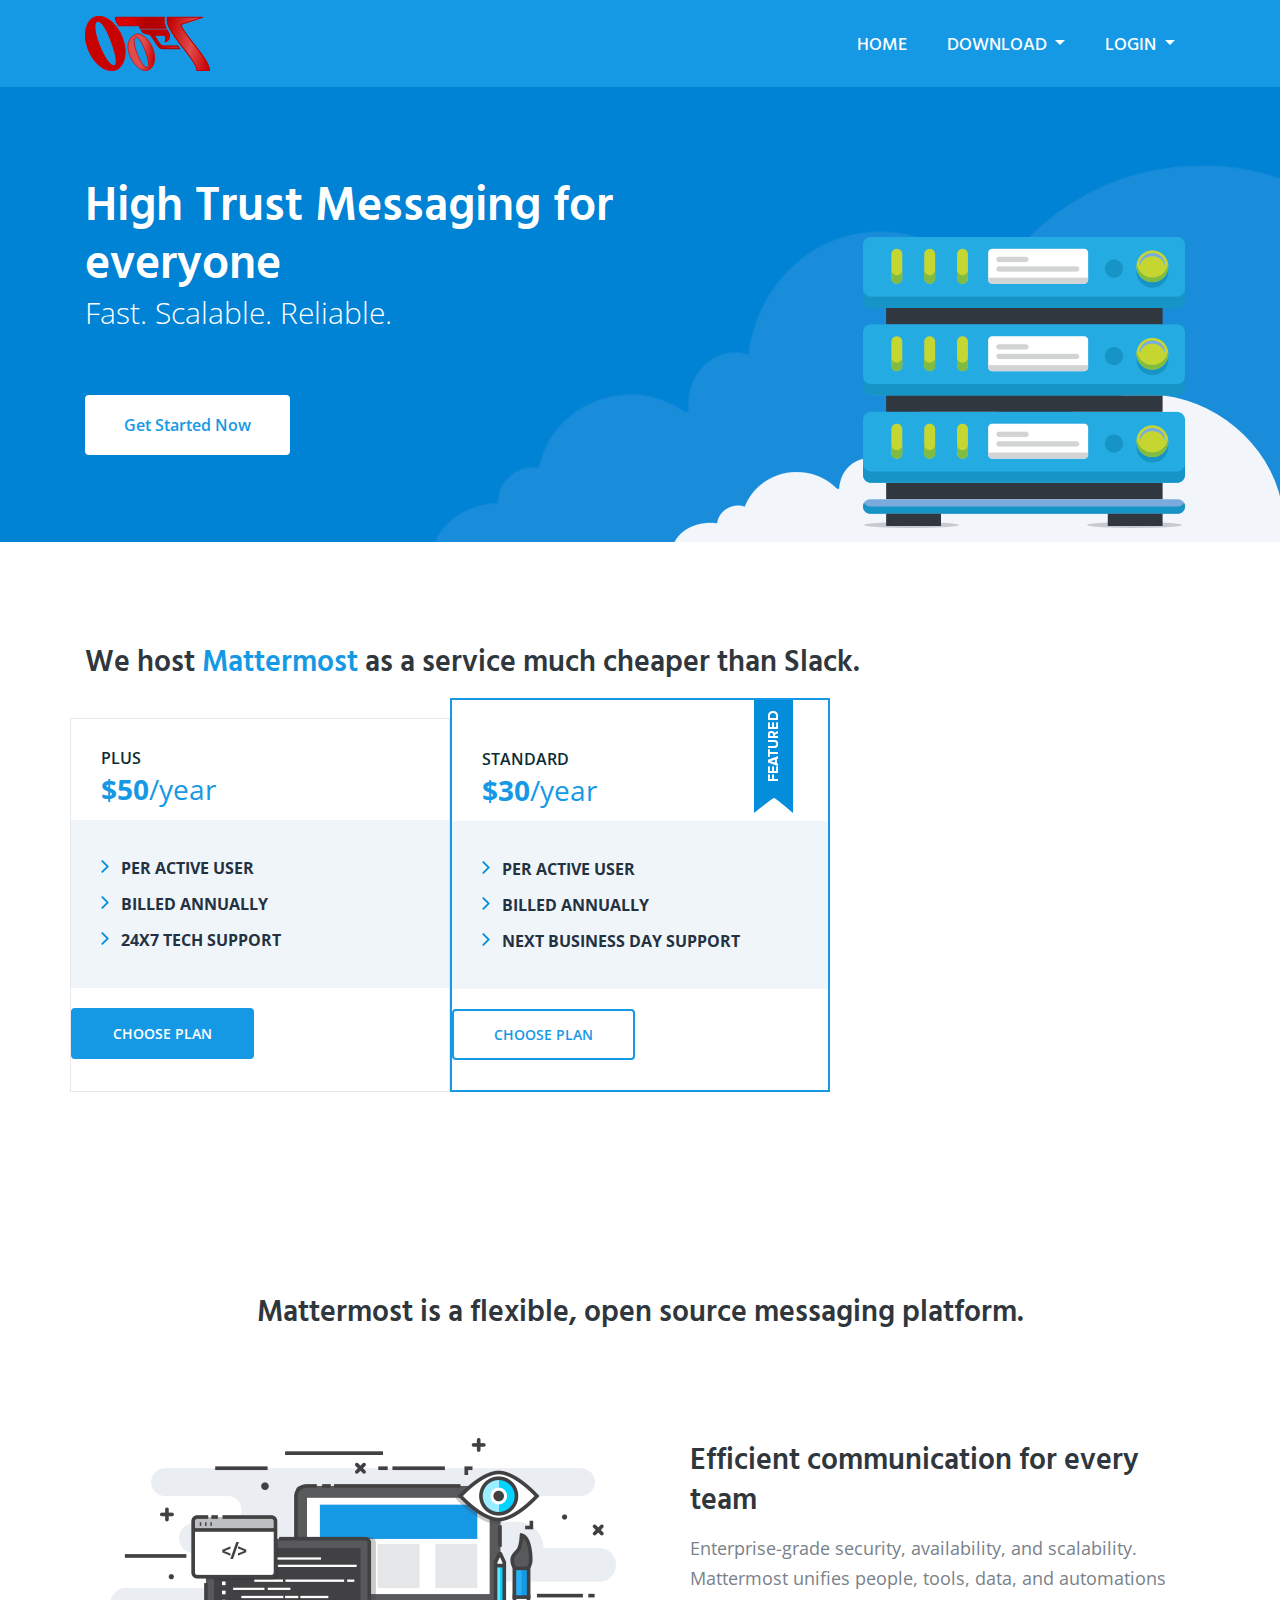
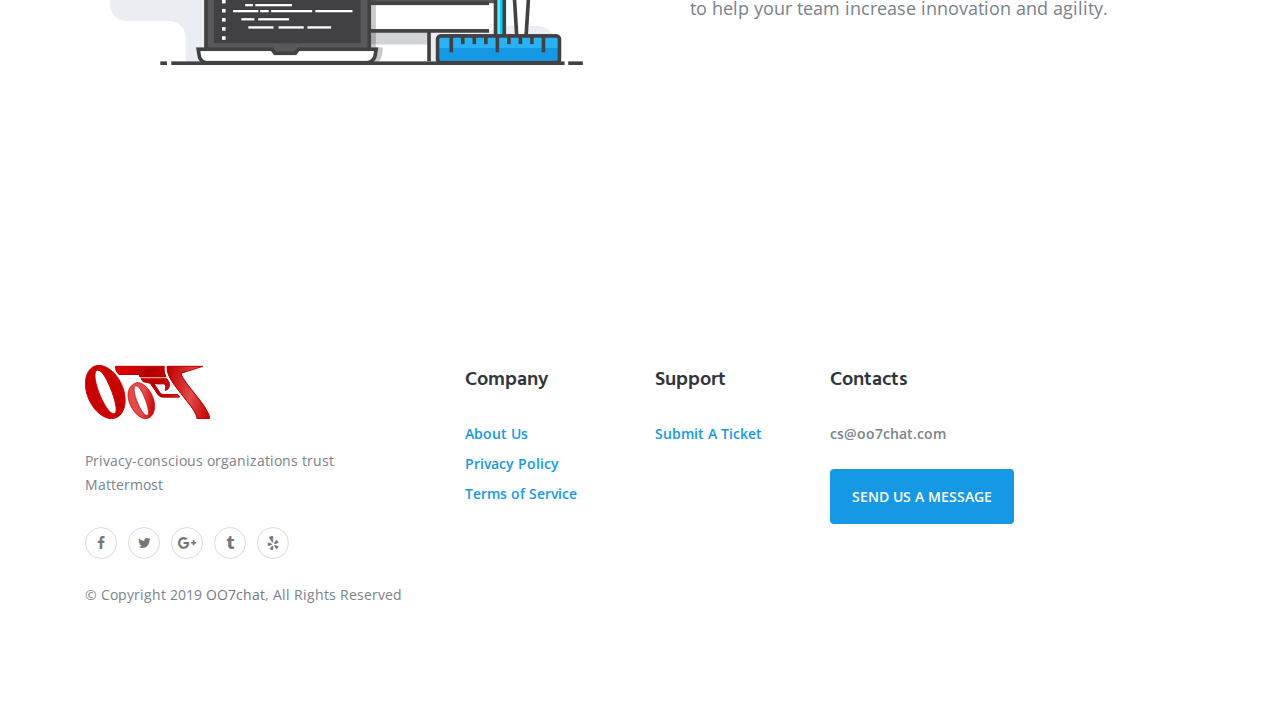
==== index.html @ 6cf1f1e7 "tos" ====
<!DOCTYPE HTML>
<html lang="zxx">
    <head>
        <!--Title-->
        <title>OO7chat</title>
        <meta charset="utf-8">
        <meta name="viewport" content="width=device-width, initial-scale=1, maximum-scale=1, user-scalable=0"/>
        <!--description-->
        <meta name="description" content="">
        <!--Key Words-->
        <meta name="keywords" content="">
        <!--bootstrap-->
        <link rel="stylesheet" href="assets/css/bootstrap.min.css">
        <!--fontawesome style-->
        <link rel="stylesheet" href="assets/css/fonts-awesome.min.css">
        <!--style-->
        <link rel="stylesheet" href="assets/css/style.css">
		<link rel="stylesheet" href="assets/css/responsive.css">
        <link rel="shortcut icon" href="assets/images/mg7.svg">
    </head>
    <body class="open_sans">
    <header>
        <!--Menu Navigation-->
        <nav class="navbar navbar-expand-lg top_navigation hind_font bg_1699e5" data-toggle="affix">
            <div class="container">
                <a class="logo navbar-brand" href="index.html"><img src="assets/images/ma7.svg" alt="image of logo"></a>
                <button class="cmn-toggle-switch cmn-toggle-switch__htx navbar-toggler" type="button" data-toggle="collapse" data-target="#navbarSupportedContent" aria-controls="navbarSupportedContent" aria-expanded="false" aria-label="Toggle navigation">
                    <span>toggle menu</span>
                </button>
                <div class="collapse navbar-collapse navigation justify-content-between" id="navbarSupportedContent">
                    <ul class="navbar-nav menubar ml-auto">
                        <li class="nav-item active">
                            <a class="nav-link" href="index.html">Home <span class="sr-only">(current)</span></a>
                        </li>
                        <li class="nav-item dropdown company_dropdown">
                            <a class="nav-link dropdown-toggle" href="#" id="navbarDropdown02" role="button" data-toggle="dropdown" aria-haspopup="true" aria-expanded="false">
                                Download
                            </a>
                            <div class="dropdown-menu dropdown_company" aria-labelledby="navbarDropdown02">
                                <a class="dropdown-item" href="http://about.mattermost.com/mattermost-ios-app/">iOS</a>
                                <a class="dropdown-item" href="http://about.mattermost.com/mattermost-android-app/">Android</a>
                                <a class="dropdown-item" href="https://releases.mattermost.com/desktop/4.2.1/mattermost-setup-4.2.1-win64.exe">Windows</a>
                                <a class="dropdown-item" href="https://releases.mattermost.com/desktop/4.2.1/mattermost-desktop-4.2.1-mac.zip">macOS</a>
                                <a class="dropdown-item" href="https://releases.mattermost.com/desktop/4.2.1/mattermost-desktop-4.2.1-linux-x64.tar.gz">Linux</a>
                            </div>
                        </li>
                        <li class="nav-item dropdown">
                            <a class="nav-link dropdown-toggle" href="#" id="navbarDropdown03" role="button" data-toggle="dropdown" aria-haspopup="true" aria-expanded="false">
                                Login
                            </a>
                            <div class="container dropdown-menu dropdown_submenu" aria-labelledby="navbarDropdown03">
                                <a class="dropdown-item" href="https://console.oo7chat.com/clientarea.php">Billing</a>
                                <a class="dropdown-item" href="https://my.oo7chat.com">Join chat</a>
                            </div>
                        </li>
                    </ul>
                </div>
            </div>
        </nav>
        <!--Ends Here-->
    </header>
    <!--Start Slider Section-->
    <section class="slider_section home_page_banner">
        <div class="container">
            <div class="home_page_banner_content">
                <div class="row banner_text">
                    <div class="col-xl-7 col-lg-6 col-md-6 color_fff float-left no_padding">
                        <h1 class="hind_font font_size_48 font_weight_600">High Trust Messaging for everyone</h1>
                        <p class="font_size_30 font_weight_300 margin_bottom_60">Fast. Scalable. Reliable.</p>
                        <a href="//akdesigner.com/whmcs-templates/cart.php?systpl=hostiko-layout8&carttpl=hostiko" class="btn_banner01">Get Started Now</a>
                    </div>
                 
                    </div>
            </div>
        </div>
    </section>
    <!--End Slider Section-->
    <!--Price Plan Section-->
    <section class="padding_bottom_100 padding_top_100 text-left">
        <div class="container">
            <h2 class="font_size_30 font_weight_600 color_2f373d margin_bottom_40 hind_font">We host <span class="color_1699e5">Mattermost </span>as a service much cheaper than Slack.</h2>
            <div class="row">
                <div class="col-xl-4 col-lg-4 col-md-4 outer_hosting_plan_box">
                    <div class="hosting_plan_box">
                        <h6 class="color_0b2c35 font_weight_600 text-uppercase text-left padding_left_30">Plus</h6>
                        <div class="text-left padding_left_30">
                            <span class="font_size_28 color_1699e5 font_weight_400"><strong>$50</strong>/year</span>
                        </div>
                        <ul class="hosting_plan_list text-left">
                            <li><strong>Per active user</strong></li>
                            <li><strong>billed annually</strong></li>
                            <li><strong>24x7 tech support</strong></li>
                        </ul>
                        <a href="https://console.oo7chat.com/cart.php?a=add&pid=5" class="btn_hosting_plan">Choose plan</a>
                    </div>
                </div>
                <div class="col-xl-4 col-lg-4 col-md-4 outer_hosting_plan_box active">
                    <div class="hosting_plan_box">
                        <h6 class="color_0b2c35 font_weight_600 text-uppercase text-left padding_left_30">Standard</h6>
                        <div class="text-left padding_left_30">
                            <span class="font_size_28 color_1699e5 font_weight_400"><strong>$30</strong>/year</span>
                        </div>
                        <ul class="hosting_plan_list text-left">
                            <li><strong>Per active user</strong> </li>
                            <li><strong>billed annually</strong></li>
                            <li><strong>Next business day support</strong></li>
                        </ul>
                        <a href="vps_hosting.html" class="btn_hosting_plan">Choose plan</a>
                    </div>
                </div>
            </div>
        </div>
    </section>
    <!--End Here-->
    <!--Why Choose Starting Here-->
    <section class="float-left w-100 padding_bottom_100 padding_top_100 text-center">
        <div class="container">
            <h2 class="font_size_30 font_weight_600 margin_bottom_10 color_2f373d hind_font">Mattermost is a flexible, open source messaging platform. <br><span class="color_1699e5"></span></h2>
            <div class="row padding_top_100">
                <div class="col-xl-12 col-lg-12 padding_bottom_100">
                <div class="col-xl-6 col-lg-6 float-left">
                    <figure><img src="assets/images/super_speed.png" alt="" class="img-fluid"></figure>
                </div>
                <div class="col-xl-6 col-lg-6 text-left float-left padding_left_50 inner_hosting_services">
                    <h2 class="font_size_30 line_height_40 font_weight_600 color_2f373d hind_font margin_bottom_15">Efficient communication for every team<br>
                        </h2>
                    <p class="font_size_18 line_height_30 font_weight_400 color_7a828a margin_bottom_30">Enterprise-grade security, availability, and scalability.<br>
                        Mattermost unifies people, tools, data, and automations to help your team increase innovation and agility.</p>
                </div>
                </div>
               
                </div>
            </div>
        </div>
    </section>
    <!--Ends Here-->
    <!--Footer Section-->
    <section class="padding_bottom_100 padding_top_100 float-left w-100">
        <div class="container">
            <div class="row">
                <div class="col-xl-4 col-lg-4 col-md-12 footer_logo">
                    <figure class="margin_bottom_30"><img src="assets/images/ma7.svg" alt=""></figure>
                    <p class="font_size_14 line_height_24 font_weight_400 margin_bottom_30">Privacy-conscious organizations trust<br>
                        Mattermost<br>
                    </p>
                    <ul class="footer_social_links list-inline">
                        <li><a href="#"><i class="fa fa-facebook"></i></a></li>
                        <li><a href="#"><i class="fa fa-twitter"></i></a></li>
                        <li><a href="#"><i class="fa fa-google-plus"></i></a></li>
                        <li><a href="#"><i class="fa fa-tumblr"></i></a></li>
                        <li><a href="#"><i class="fa fa-yelp"></i></a></li>
                    </ul>
                    <div class="margin_top_20">
                        © Copyright 2019 <a href="#">OO7chat</a>,  All Rights Reserved
                    </div>
                </div>
                <div class="col-xl-2 col-lg-2 footer_pages_link">
                    <h4 class="font_size_20 font_weight_600 line_height_24 color_2f373d hind_font margin_bottom_30">Company</h4>
                    <ul class="footer_links">
                        <li><a href="about.html">About Us</a></li>
                    </ul>
                    <ul class="footer_links">
                        <li><a href="private.html">Privacy Policy</a></li>
                    </ul>
                    <ul class="footer_links">
                        <li><a href="tos.html">Terms of Service</a></li>
                    </ul>
                </div>
                <div class="col-xl-2 col-lg-2 footer_pages_link">
                    <h4 class="font_size_20 font_weight_600 line_height_24 color_2f373d hind_font margin_bottom_30">Support</h4>
                    <ul class="footer_links">
                        <li><a href="//akdesigner.com/whmcs-templates/submitticket.php?step=2&deptid=1&systpl=hostiko-layout8">Submit A Ticket</a></li>
                    </ul>
                </div>
                <div class="col-xl-2 col-lg-2 no_padding footer_pages_link">
                    <h4 class="font_size_20 font_weight_600 line_height_24 color_2f373d hind_font margin_bottom_30">Contacts</h4>
                    <a href="Mailto:cs@oo7chat.com" class="font_size_14 font_weight_600 color_7a828a line_height_30 get_info">cs@oo7chat.com</a>
                    <a href="#" class="btn_send_message">Send us a message</a>
                </div>
            </div>
        </div>
    </section>
    <!--Ends Here-->
    <script src="assets/js/jquery-3.3.1.min.js"></script>
    <script src="assets/js/bootstrap.min.js"></script>
    <script src="assets/js/aos.js"></script>
    <script src="assets/js/wow.js"></script>
    <script>

        AOS.init();
        wow = new WOW(
                {
                    boxClass:     'wow',      // default
                    animateClass: 'animated', // default
                    offset:       0,          // default
                    mobile:       false,       // default
                    live:         true        // default
                }
            )
            wow.init();

            $(window).scroll(function() {
                if ($(this).scrollTop() >= 350) {        // If page is scrolled more than 50px
                    $('#return-to-top').fadeIn(200);    // Fade in the arrow
                } else {
                    $('#return-to-top').fadeOut(200);   // Else fade out the arrow
                }
            });
            $('#return-to-top').click(function() {      // When arrow is clicked
                $('body,html').animate({
                    scrollTop : 0                       // Scroll to top of body
                }, 500);
            });

        (function() {

            "use strict";

            var toggles = document.querySelectorAll(".cmn-toggle-switch");

            for (var i = toggles.length - 1; i >= 0; i--) {
                var toggle = toggles[i];
                toggleHandler(toggle);
            };

            function toggleHandler(toggle) {
                toggle.addEventListener( "click", function(e) {
                    e.preventDefault();
                    (this.classList.contains("active") === true) ? this.classList.remove("active") : this.classList.add("active");
                });
            }

        })();
        </script>
    </body>
</html>
---- assets/css/fonts-awesome.min.css ----
/*!
 *  Font Awesome 4.7.0 by @davegandy - http://fontawesome.io - @fontawesome
 *  License - http://fontawesome.io/license (Font: SIL OFL 1.1, CSS: MIT License)
 */@font-face{font-family:'FontAwesome';src:url('../fonts/fontawesome-webfont.eot?v=4.7.0');src:url('../fonts/fontawesome-webfont.eot?#iefix&v=4.7.0') format('embedded-opentype'),url('../fonts/fontawesome-webfont.woff2?v=4.7.0') format('woff2'),url('../fonts/fontawesome-webfont.woff?v=4.7.0') format('woff'),url('../fonts/fontawesome-webfont.ttf?v=4.7.0') format('truetype'),url('../fonts/fontawesome-webfont.svg?v=4.7.0#fontawesomeregular') format('svg');font-weight:normal;font-style:normal}.fa{display:inline-block;font:normal normal normal 14px/1 FontAwesome;font-size:inherit;text-rendering:auto;-webkit-font-smoothing:antialiased;-moz-osx-font-smoothing:grayscale}.fa-lg{font-size:1.33333333em;line-height:.75em;vertical-align:-15%}.fa-2x{font-size:2em}.fa-3x{font-size:3em}.fa-4x{font-size:4em}.fa-5x{font-size:5em}.fa-fw{width:1.28571429em;text-align:center}.fa-ul{padding-left:0;margin-left:2.14285714em;list-style-type:none}.fa-ul>li{position:relative}.fa-li{position:absolute;left:-2.14285714em;width:2.14285714em;top:.14285714em;text-align:center}.fa-li.fa-lg{left:-1.85714286em}.fa-border{padding:.2em .25em .15em;border:solid .08em #eee;border-radius:.1em}.fa-pull-left{float:left}.fa-pull-right{float:right}.fa.fa-pull-left{margin-right:.3em}.fa.fa-pull-right{margin-left:.3em}.pull-right{float:right}.pull-left{float:left}.fa.pull-left{margin-right:.3em}.fa.pull-right{margin-left:.3em}.fa-spin{-webkit-animation:fa-spin 2s infinite linear;animation:fa-spin 2s infinite linear}.fa-pulse{-webkit-animation:fa-spin 1s infinite steps(8);animation:fa-spin 1s infinite steps(8)}@-webkit-keyframes fa-spin{0%{-webkit-transform:rotate(0deg);transform:rotate(0deg)}100%{-webkit-transform:rotate(359deg);transform:rotate(359deg)}}@keyframes fa-spin{0%{-webkit-transform:rotate(0deg);transform:rotate(0deg)}100%{-webkit-transform:rotate(359deg);transform:rotate(359deg)}}.fa-rotate-90{-ms-filter:"progid:DXImageTransform.Microsoft.BasicImage(rotation=1)";-webkit-transform:rotate(90deg);-ms-transform:rotate(90deg);transform:rotate(90deg)}.fa-rotate-180{-ms-filter:"progid:DXImageTransform.Microsoft.BasicImage(rotation=2)";-webkit-transform:rotate(180deg);-ms-transform:rotate(180deg);transform:rotate(180deg)}.fa-rotate-270{-ms-filter:"progid:DXImageTransform.Microsoft.BasicImage(rotation=3)";-webkit-transform:rotate(270deg);-ms-transform:rotate(270deg);transform:rotate(270deg)}.fa-flip-horizontal{-ms-filter:"progid:DXImageTransform.Microsoft.BasicImage(rotation=0, mirror=1)";-webkit-transform:scale(-1, 1);-ms-transform:scale(-1, 1);transform:scale(-1, 1)}.fa-flip-vertical{-ms-filter:"progid:DXImageTransform.Microsoft.BasicImage(rotation=2, mirror=1)";-webkit-transform:scale(1, -1);-ms-transform:scale(1, -1);transform:scale(1, -1)}:root .fa-rotate-90,:root .fa-rotate-180,:root .fa-rotate-270,:root .fa-flip-horizontal,:root .fa-flip-vertical{filter:none}.fa-stack{position:relative;display:inline-block;width:2em;height:2em;line-height:2em;vertical-align:middle}.fa-stack-1x,.fa-stack-2x{position:absolute;left:0;width:100%;text-align:center}.fa-stack-1x{line-height:inherit}.fa-stack-2x{font-size:2em}.fa-inverse{color:#fff}.fa-glass:before{content:"\f000"}.fa-music:before{content:"\f001"}.fa-search:before{content:"\f002"}.fa-envelope-o:before{content:"\f003"}.fa-heart:before{content:"\f004"}.fa-star:before{content:"\f005"}.fa-star-o:before{content:"\f006"}.fa-user:before{content:"\f007"}.fa-film:before{content:"\f008"}.fa-th-large:before{content:"\f009"}.fa-th:before{content:"\f00a"}.fa-th-list:before{content:"\f00b"}.fa-check:before{content:"\f00c"}.fa-remove:before,.fa-close:before,.fa-times:before{content:"\f00d"}.fa-search-plus:before{content:"\f00e"}.fa-search-minus:before{content:"\f010"}.fa-power-off:before{content:"\f011"}.fa-signal:before{content:"\f012"}.fa-gear:before,.fa-cog:before{content:"\f013"}.fa-trash-o:before{content:"\f014"}.fa-home:before{content:"\f015"}.fa-file-o:before{content:"\f016"}.fa-clock-o:before{content:"\f017"}.fa-road:before{content:"\f018"}.fa-download:before{content:"\f019"}.fa-arrow-circle-o-down:before{content:"\f01a"}.fa-arrow-circle-o-up:before{content:"\f01b"}.fa-inbox:before{content:"\f01c"}.fa-play-circle-o:before{content:"\f01d"}.fa-rotate-right:before,.fa-repeat:before{content:"\f01e"}.fa-refresh:before{content:"\f021"}.fa-list-alt:before{content:"\f022"}.fa-lock:before{content:"\f023"}.fa-flag:before{content:"\f024"}.fa-headphones:before{content:"\f025"}.fa-volume-off:before{content:"\f026"}.fa-volume-down:before{content:"\f027"}.fa-volume-up:before{content:"\f028"}.fa-qrcode:before{content:"\f029"}.fa-barcode:before{content:"\f02a"}.fa-tag:before{content:"\f02b"}.fa-tags:before{content:"\f02c"}.fa-book:before{content:"\f02d"}.fa-bookmark:before{content:"\f02e"}.fa-print:before{content:"\f02f"}.fa-camera:before{content:"\f030"}.fa-font:before{content:"\f031"}.fa-bold:before{content:"\f032"}.fa-italic:before{content:"\f033"}.fa-text-height:before{content:"\f034"}.fa-text-width:before{content:"\f035"}.fa-align-left:before{content:"\f036"}.fa-align-center:before{content:"\f037"}.fa-align-right:before{content:"\f038"}.fa-align-justify:before{content:"\f039"}.fa-list:before{content:"\f03a"}.fa-dedent:before,.fa-outdent:before{content:"\f03b"}.fa-indent:before{content:"\f03c"}.fa-video-camera:before{content:"\f03d"}.fa-photo:before,.fa-image:before,.fa-picture-o:before{content:"\f03e"}.fa-pencil:before{content:"\f040"}.fa-map-marker:before{content:"\f041"}.fa-adjust:before{content:"\f042"}.fa-tint:before{content:"\f043"}.fa-edit:before,.fa-pencil-square-o:before{content:"\f044"}.fa-share-square-o:before{content:"\f045"}.fa-check-square-o:before{content:"\f046"}.fa-arrows:before{content:"\f047"}.fa-step-backward:before{content:"\f048"}.fa-fast-backward:before{content:"\f049"}.fa-backward:before{content:"\f04a"}.fa-play:before{content:"\f04b"}.fa-pause:before{content:"\f04c"}.fa-stop:before{content:"\f04d"}.fa-forward:before{content:"\f04e"}.fa-fast-forward:before{content:"\f050"}.fa-step-forward:before{content:"\f051"}.fa-eject:before{content:"\f052"}.fa-chevron-left:before{content:"\f053"}.fa-chevron-right:before{content:"\f054"}.fa-plus-circle:before{content:"\f055"}.fa-minus-circle:before{content:"\f056"}.fa-times-circle:before{content:"\f057"}.fa-check-circle:before{content:"\f058"}.fa-question-circle:before{content:"\f059"}.fa-info-circle:before{content:"\f05a"}.fa-crosshairs:before{content:"\f05b"}.fa-times-circle-o:before{content:"\f05c"}.fa-check-circle-o:before{content:"\f05d"}.fa-ban:before{content:"\f05e"}.fa-arrow-left:before{content:"\f060"}.fa-arrow-right:before{content:"\f061"}.fa-arrow-up:before{content:"\f062"}.fa-arrow-down:before{content:"\f063"}.fa-mail-forward:before,.fa-share:before{content:"\f064"}.fa-expand:before{content:"\f065"}.fa-compress:before{content:"\f066"}.fa-plus:before{content:"\f067"}.fa-minus:before{content:"\f068"}.fa-asterisk:before{content:"\f069"}.fa-exclamation-circle:before{content:"\f06a"}.fa-gift:before{content:"\f06b"}.fa-leaf:before{content:"\f06c"}.fa-fire:before{content:"\f06d"}.fa-eye:before{content:"\f06e"}.fa-eye-slash:before{content:"\f070"}.fa-warning:before,.fa-exclamation-triangle:before{content:"\f071"}.fa-plane:before{content:"\f072"}.fa-calendar:before{content:"\f073"}.fa-random:before{content:"\f074"}.fa-comment:before{content:"\f075"}.fa-magnet:before{content:"\f076"}.fa-chevron-up:before{content:"\f077"}.fa-chevron-down:before{content:"\f078"}.fa-retweet:before{content:"\f079"}.fa-shopping-cart:before{content:"\f07a"}.fa-folder:before{content:"\f07b"}.fa-folder-open:before{content:"\f07c"}.fa-arrows-v:before{content:"\f07d"}.fa-arrows-h:before{content:"\f07e"}.fa-bar-chart-o:before,.fa-bar-chart:before{content:"\f080"}.fa-twitter-square:before{content:"\f081"}.fa-facebook-square:before{content:"\f082"}.fa-camera-retro:before{content:"\f083"}.fa-key:before{content:"\f084"}.fa-gears:before,.fa-cogs:before{content:"\f085"}.fa-comments:before{content:"\f086"}.fa-thumbs-o-up:before{content:"\f087"}.fa-thumbs-o-down:before{content:"\f088"}.fa-star-half:before{content:"\f089"}.fa-heart-o:before{content:"\f08a"}.fa-sign-out:before{content:"\f08b"}.fa-linkedin-square:before{content:"\f08c"}.fa-thumb-tack:before{content:"\f08d"}.fa-external-link:before{content:"\f08e"}.fa-sign-in:before{content:"\f090"}.fa-trophy:before{content:"\f091"}.fa-github-square:before{content:"\f092"}.fa-upload:before{content:"\f093"}.fa-lemon-o:before{content:"\f094"}.fa-phone:before{content:"\f095"}.fa-square-o:before{content:"\f096"}.fa-bookmark-o:before{content:"\f097"}.fa-phone-square:before{content:"\f098"}.fa-twitter:before{content:"\f099"}.fa-facebook-f:before,.fa-facebook:before{content:"\f09a"}.fa-github:before{content:"\f09b"}.fa-unlock:before{content:"\f09c"}.fa-credit-card:before{content:"\f09d"}.fa-feed:before,.fa-rss:before{content:"\f09e"}.fa-hdd-o:before{content:"\f0a0"}.fa-bullhorn:before{content:"\f0a1"}.fa-bell:before{content:"\f0f3"}.fa-certificate:before{content:"\f0a3"}.fa-hand-o-right:before{content:"\f0a4"}.fa-hand-o-left:before{content:"\f0a5"}.fa-hand-o-up:before{content:"\f0a6"}.fa-hand-o-down:before{content:"\f0a7"}.fa-arrow-circle-left:before{content:"\f0a8"}.fa-arrow-circle-right:before{content:"\f0a9"}.fa-arrow-circle-up:before{content:"\f0aa"}.fa-arrow-circle-down:before{content:"\f0ab"}.fa-globe:before{content:"\f0ac"}.fa-wrench:before{content:"\f0ad"}.fa-tasks:before{content:"\f0ae"}.fa-filter:before{content:"\f0b0"}.fa-briefcase:before{content:"\f0b1"}.fa-arrows-alt:before{content:"\f0b2"}.fa-group:before,.fa-users:before{content:"\f0c0"}.fa-chain:before,.fa-link:before{content:"\f0c1"}.fa-cloud:before{content:"\f0c2"}.fa-flask:before{content:"\f0c3"}.fa-cut:before,.fa-scissors:before{content:"\f0c4"}.fa-copy:before,.fa-files-o:before{content:"\f0c5"}.fa-paperclip:before{content:"\f0c6"}.fa-save:before,.fa-floppy-o:before{content:"\f0c7"}.fa-square:before{content:"\f0c8"}.fa-navicon:before,.fa-reorder:before,.fa-bars:before{content:"\f0c9"}.fa-list-ul:before{content:"\f0ca"}.fa-list-ol:before{content:"\f0cb"}.fa-strikethrough:before{content:"\f0cc"}.fa-underline:before{content:"\f0cd"}.fa-table:before{content:"\f0ce"}.fa-magic:before{content:"\f0d0"}.fa-truck:before{content:"\f0d1"}.fa-pinterest:before{content:"\f0d2"}.fa-pinterest-square:before{content:"\f0d3"}.fa-google-plus-square:before{content:"\f0d4"}.fa-google-plus:before{content:"\f0d5"}.fa-money:before{content:"\f0d6"}.fa-caret-down:before{content:"\f0d7"}.fa-caret-up:before{content:"\f0d8"}.fa-caret-left:before{content:"\f0d9"}.fa-caret-right:before{content:"\f0da"}.fa-columns:before{content:"\f0db"}.fa-unsorted:before,.fa-sort:before{content:"\f0dc"}.fa-sort-down:before,.fa-sort-desc:before{content:"\f0dd"}.fa-sort-up:before,.fa-sort-asc:before{content:"\f0de"}.fa-envelope:before{content:"\f0e0"}.fa-linkedin:before{content:"\f0e1"}.fa-rotate-left:before,.fa-undo:before{content:"\f0e2"}.fa-legal:before,.fa-gavel:before{content:"\f0e3"}.fa-dashboard:before,.fa-tachometer:before{content:"\f0e4"}.fa-comment-o:before{content:"\f0e5"}.fa-comments-o:before{content:"\f0e6"}.fa-flash:before,.fa-bolt:before{content:"\f0e7"}.fa-sitemap:before{content:"\f0e8"}.fa-umbrella:before{content:"\f0e9"}.fa-paste:before,.fa-clipboard:before{content:"\f0ea"}.fa-lightbulb-o:before{content:"\f0eb"}.fa-exchange:before{content:"\f0ec"}.fa-cloud-download:before{content:"\f0ed"}.fa-cloud-upload:before{content:"\f0ee"}.fa-user-md:before{content:"\f0f0"}.fa-stethoscope:before{content:"\f0f1"}.fa-suitcase:before{content:"\f0f2"}.fa-bell-o:before{content:"\f0a2"}.fa-coffee:before{content:"\f0f4"}.fa-cutlery:before{content:"\f0f5"}.fa-file-text-o:before{content:"\f0f6"}.fa-building-o:before{content:"\f0f7"}.fa-hospital-o:before{content:"\f0f8"}.fa-ambulance:before{content:"\f0f9"}.fa-medkit:before{content:"\f0fa"}.fa-fighter-jet:before{content:"\f0fb"}.fa-beer:before{content:"\f0fc"}.fa-h-square:before{content:"\f0fd"}.fa-plus-square:before{content:"\f0fe"}.fa-angle-double-left:before{content:"\f100"}.fa-angle-double-right:before{content:"\f101"}.fa-angle-double-up:before{content:"\f102"}.fa-angle-double-down:before{content:"\f103"}.fa-angle-left:before{content:"\f104"}.fa-angle-right:before{content:"\f105"}.fa-angle-up:before{content:"\f106"}.fa-angle-down:before{content:"\f107"}.fa-desktop:before{content:"\f108"}.fa-laptop:before{content:"\f109"}.fa-tablet:before{content:"\f10a"}.fa-mobile-phone:before,.fa-mobile:before{content:"\f10b"}.fa-circle-o:before{content:"\f10c"}.fa-quote-left:before{content:"\f10d"}.fa-quote-right:before{content:"\f10e"}.fa-spinner:before{content:"\f110"}.fa-circle:before{content:"\f111"}.fa-mail-reply:before,.fa-reply:before{content:"\f112"}.fa-github-alt:before{content:"\f113"}.fa-folder-o:before{content:"\f114"}.fa-folder-open-o:before{content:"\f115"}.fa-smile-o:before{content:"\f118"}.fa-frown-o:before{content:"\f119"}.fa-meh-o:before{content:"\f11a"}.fa-gamepad:before{content:"\f11b"}.fa-keyboard-o:before{content:"\f11c"}.fa-flag-o:before{content:"\f11d"}.fa-flag-checkered:before{content:"\f11e"}.fa-terminal:before{content:"\f120"}.fa-code:before{content:"\f121"}.fa-mail-reply-all:before,.fa-reply-all:before{content:"\f122"}.fa-star-half-empty:before,.fa-star-half-full:before,.fa-star-half-o:before{content:"\f123"}.fa-location-arrow:before{content:"\f124"}.fa-crop:before{content:"\f125"}.fa-code-fork:before{content:"\f126"}.fa-unlink:before,.fa-chain-broken:before{content:"\f127"}.fa-question:before{content:"\f128"}.fa-info:before{content:"\f129"}.fa-exclamation:before{content:"\f12a"}.fa-superscript:before{content:"\f12b"}.fa-subscript:before{content:"\f12c"}.fa-eraser:before{content:"\f12d"}.fa-puzzle-piece:before{content:"\f12e"}.fa-microphone:before{content:"\f130"}.fa-microphone-slash:before{content:"\f131"}.fa-shield:before{content:"\f132"}.fa-calendar-o:before{content:"\f133"}.fa-fire-extinguisher:before{content:"\f134"}.fa-rocket:before{content:"\f135"}.fa-maxcdn:before{content:"\f136"}.fa-chevron-circle-left:before{content:"\f137"}.fa-chevron-circle-right:before{content:"\f138"}.fa-chevron-circle-up:before{content:"\f139"}.fa-chevron-circle-down:before{content:"\f13a"}.fa-html5:before{content:"\f13b"}.fa-css3:before{content:"\f13c"}.fa-anchor:before{content:"\f13d"}.fa-unlock-alt:before{content:"\f13e"}.fa-bullseye:before{content:"\f140"}.fa-ellipsis-h:before{content:"\f141"}.fa-ellipsis-v:before{content:"\f142"}.fa-rss-square:before{content:"\f143"}.fa-play-circle:before{content:"\f144"}.fa-ticket:before{content:"\f145"}.fa-minus-square:before{content:"\f146"}.fa-minus-square-o:before{content:"\f147"}.fa-level-up:before{content:"\f148"}.fa-level-down:before{content:"\f149"}.fa-check-square:before{content:"\f14a"}.fa-pencil-square:before{content:"\f14b"}.fa-external-link-square:before{content:"\f14c"}.fa-share-square:before{content:"\f14d"}.fa-compass:before{content:"\f14e"}.fa-toggle-down:before,.fa-caret-square-o-down:before{content:"\f150"}.fa-toggle-up:before,.fa-caret-square-o-up:before{content:"\f151"}.fa-toggle-right:before,.fa-caret-square-o-right:before{content:"\f152"}.fa-euro:before,.fa-eur:before{content:"\f153"}.fa-gbp:before{content:"\f154"}.fa-dollar:before,.fa-usd:before{content:"\f155"}.fa-rupee:before,.fa-inr:before{content:"\f156"}.fa-cny:before,.fa-rmb:before,.fa-yen:before,.fa-jpy:before{content:"\f157"}.fa-ruble:before,.fa-rouble:before,.fa-rub:before{content:"\f158"}.fa-won:before,.fa-krw:before{content:"\f159"}.fa-bitcoin:before,.fa-btc:before{content:"\f15a"}.fa-file:before{content:"\f15b"}.fa-file-text:before{content:"\f15c"}.fa-sort-alpha-asc:before{content:"\f15d"}.fa-sort-alpha-desc:before{content:"\f15e"}.fa-sort-amount-asc:before{content:"\f160"}.fa-sort-amount-desc:before{content:"\f161"}.fa-sort-numeric-asc:before{content:"\f162"}.fa-sort-numeric-desc:before{content:"\f163"}.fa-thumbs-up:before{content:"\f164"}.fa-thumbs-down:before{content:"\f165"}.fa-youtube-square:before{content:"\f166"}.fa-youtube:before{content:"\f167"}.fa-xing:before{content:"\f168"}.fa-xing-square:before{content:"\f169"}.fa-youtube-play:before{content:"\f16a"}.fa-dropbox:before{content:"\f16b"}.fa-stack-overflow:before{content:"\f16c"}.fa-instagram:before{content:"\f16d"}.fa-flickr:before{content:"\f16e"}.fa-adn:before{content:"\f170"}.fa-bitbucket:before{content:"\f171"}.fa-bitbucket-square:before{content:"\f172"}.fa-tumblr:before{content:"\f173"}.fa-tumblr-square:before{content:"\f174"}.fa-long-arrow-down:before{content:"\f175"}.fa-long-arrow-up:before{content:"\f176"}.fa-long-arrow-left:before{content:"\f177"}.fa-long-arrow-right:before{content:"\f178"}.fa-apple:before{content:"\f179"}.fa-windows:before{content:"\f17a"}.fa-android:before{content:"\f17b"}.fa-linux:before{content:"\f17c"}.fa-dribbble:before{content:"\f17d"}.fa-skype:before{content:"\f17e"}.fa-foursquare:before{content:"\f180"}.fa-trello:before{content:"\f181"}.fa-female:before{content:"\f182"}.fa-male:before{content:"\f183"}.fa-gittip:before,.fa-gratipay:before{content:"\f184"}.fa-sun-o:before{content:"\f185"}.fa-moon-o:before{content:"\f186"}.fa-archive:before{content:"\f187"}.fa-bug:before{content:"\f188"}.fa-vk:before{content:"\f189"}.fa-weibo:before{content:"\f18a"}.fa-renren:before{content:"\f18b"}.fa-pagelines:before{content:"\f18c"}.fa-stack-exchange:before{content:"\f18d"}.fa-arrow-circle-o-right:before{content:"\f18e"}.fa-arrow-circle-o-left:before{content:"\f190"}.fa-toggle-left:before,.fa-caret-square-o-left:before{content:"\f191"}.fa-dot-circle-o:before{content:"\f192"}.fa-wheelchair:before{content:"\f193"}.fa-vimeo-square:before{content:"\f194"}.fa-turkish-lira:before,.fa-try:before{content:"\f195"}.fa-plus-square-o:before{content:"\f196"}.fa-space-shuttle:before{content:"\f197"}.fa-slack:before{content:"\f198"}.fa-envelope-square:before{content:"\f199"}.fa-wordpress:before{content:"\f19a"}.fa-openid:before{content:"\f19b"}.fa-institution:before,.fa-bank:before,.fa-university:before{content:"\f19c"}.fa-mortar-board:before,.fa-graduation-cap:before{content:"\f19d"}.fa-yahoo:before{content:"\f19e"}.fa-google:before{content:"\f1a0"}.fa-reddit:before{content:"\f1a1"}.fa-reddit-square:before{content:"\f1a2"}.fa-stumbleupon-circle:before{content:"\f1a3"}.fa-stumbleupon:before{content:"\f1a4"}.fa-delicious:before{content:"\f1a5"}.fa-digg:before{content:"\f1a6"}.fa-pied-piper-pp:before{content:"\f1a7"}.fa-pied-piper-alt:before{content:"\f1a8"}.fa-drupal:before{content:"\f1a9"}.fa-joomla:before{content:"\f1aa"}.fa-language:before{content:"\f1ab"}.fa-fax:before{content:"\f1ac"}.fa-building:before{content:"\f1ad"}.fa-child:before{content:"\f1ae"}.fa-paw:before{content:"\f1b0"}.fa-spoon:before{content:"\f1b1"}.fa-cube:before{content:"\f1b2"}.fa-cubes:before{content:"\f1b3"}.fa-behance:before{content:"\f1b4"}.fa-behance-square:before{content:"\f1b5"}.fa-steam:before{content:"\f1b6"}.fa-steam-square:before{content:"\f1b7"}.fa-recycle:before{content:"\f1b8"}.fa-automobile:before,.fa-car:before{content:"\f1b9"}.fa-cab:before,.fa-taxi:before{content:"\f1ba"}.fa-tree:before{content:"\f1bb"}.fa-spotify:before{content:"\f1bc"}.fa-deviantart:before{content:"\f1bd"}.fa-soundcloud:before{content:"\f1be"}.fa-database:before{content:"\f1c0"}.fa-file-pdf-o:before{content:"\f1c1"}.fa-file-word-o:before{content:"\f1c2"}.fa-file-excel-o:before{content:"\f1c3"}.fa-file-powerpoint-o:before{content:"\f1c4"}.fa-file-photo-o:before,.fa-file-picture-o:before,.fa-file-image-o:before{content:"\f1c5"}.fa-file-zip-o:before,.fa-file-archive-o:before{content:"\f1c6"}.fa-file-sound-o:before,.fa-file-audio-o:before{content:"\f1c7"}.fa-file-movie-o:before,.fa-file-video-o:before{content:"\f1c8"}.fa-file-code-o:before{content:"\f1c9"}.fa-vine:before{content:"\f1ca"}.fa-codepen:before{content:"\f1cb"}.fa-jsfiddle:before{content:"\f1cc"}.fa-life-bouy:before,.fa-life-buoy:before,.fa-life-saver:before,.fa-support:before,.fa-life-ring:before{content:"\f1cd"}.fa-circle-o-notch:before{content:"\f1ce"}.fa-ra:before,.fa-resistance:before,.fa-rebel:before{content:"\f1d0"}.fa-ge:before,.fa-empire:before{content:"\f1d1"}.fa-git-square:before{content:"\f1d2"}.fa-git:before{content:"\f1d3"}.fa-y-combinator-square:before,.fa-yc-square:before,.fa-hacker-news:before{content:"\f1d4"}.fa-tencent-weibo:before{content:"\f1d5"}.fa-qq:before{content:"\f1d6"}.fa-wechat:before,.fa-weixin:before{content:"\f1d7"}.fa-send:before,.fa-paper-plane:before{content:"\f1d8"}.fa-send-o:before,.fa-paper-plane-o:before{content:"\f1d9"}.fa-history:before{content:"\f1da"}.fa-circle-thin:before{content:"\f1db"}.fa-header:before{content:"\f1dc"}.fa-paragraph:before{content:"\f1dd"}.fa-sliders:before{content:"\f1de"}.fa-share-alt:before{content:"\f1e0"}.fa-share-alt-square:before{content:"\f1e1"}.fa-bomb:before{content:"\f1e2"}.fa-soccer-ball-o:before,.fa-futbol-o:before{content:"\f1e3"}.fa-tty:before{content:"\f1e4"}.fa-binoculars:before{content:"\f1e5"}.fa-plug:before{content:"\f1e6"}.fa-slideshare:before{content:"\f1e7"}.fa-twitch:before{content:"\f1e8"}.fa-yelp:before{content:"\f1e9"}.fa-newspaper-o:before{content:"\f1ea"}.fa-wifi:before{content:"\f1eb"}.fa-calculator:before{content:"\f1ec"}.fa-paypal:before{content:"\f1ed"}.fa-google-wallet:before{content:"\f1ee"}.fa-cc-visa:before{content:"\f1f0"}.fa-cc-mastercard:before{content:"\f1f1"}.fa-cc-discover:before{content:"\f1f2"}.fa-cc-amex:before{content:"\f1f3"}.fa-cc-paypal:before{content:"\f1f4"}.fa-cc-stripe:before{content:"\f1f5"}.fa-bell-slash:before{content:"\f1f6"}.fa-bell-slash-o:before{content:"\f1f7"}.fa-trash:before{content:"\f1f8"}.fa-copyright:before{content:"\f1f9"}.fa-at:before{content:"\f1fa"}.fa-eyedropper:before{content:"\f1fb"}.fa-paint-brush:before{content:"\f1fc"}.fa-birthday-cake:before{content:"\f1fd"}.fa-area-chart:before{content:"\f1fe"}.fa-pie-chart:before{content:"\f200"}.fa-line-chart:before{content:"\f201"}.fa-lastfm:before{content:"\f202"}.fa-lastfm-square:before{content:"\f203"}.fa-toggle-off:before{content:"\f204"}.fa-toggle-on:before{content:"\f205"}.fa-bicycle:before{content:"\f206"}.fa-bus:before{content:"\f207"}.fa-ioxhost:before{content:"\f208"}.fa-angellist:before{content:"\f209"}.fa-cc:before{content:"\f20a"}.fa-shekel:before,.fa-sheqel:before,.fa-ils:before{content:"\f20b"}.fa-meanpath:before{content:"\f20c"}.fa-buysellads:before{content:"\f20d"}.fa-connectdevelop:before{content:"\f20e"}.fa-dashcube:before{content:"\f210"}.fa-forumbee:before{content:"\f211"}.fa-leanpub:before{content:"\f212"}.fa-sellsy:before{content:"\f213"}.fa-shirtsinbulk:before{content:"\f214"}.fa-simplybuilt:before{content:"\f215"}.fa-skyatlas:before{content:"\f216"}.fa-cart-plus:before{content:"\f217"}.fa-cart-arrow-down:before{content:"\f218"}.fa-diamond:before{content:"\f219"}.fa-ship:before{content:"\f21a"}.fa-user-secret:before{content:"\f21b"}.fa-motorcycle:before{content:"\f21c"}.fa-street-view:before{content:"\f21d"}.fa-heartbeat:before{content:"\f21e"}.fa-venus:before{content:"\f221"}.fa-mars:before{content:"\f222"}.fa-mercury:before{content:"\f223"}.fa-intersex:before,.fa-transgender:before{content:"\f224"}.fa-transgender-alt:before{content:"\f225"}.fa-venus-double:before{content:"\f226"}.fa-mars-double:before{content:"\f227"}.fa-venus-mars:before{content:"\f228"}.fa-mars-stroke:before{content:"\f229"}.fa-mars-stroke-v:before{content:"\f22a"}.fa-mars-stroke-h:before{content:"\f22b"}.fa-neuter:before{content:"\f22c"}.fa-genderless:before{content:"\f22d"}.fa-facebook-official:before{content:"\f230"}.fa-pinterest-p:before{content:"\f231"}.fa-whatsapp:before{content:"\f232"}.fa-server:before{content:"\f233"}.fa-user-plus:before{content:"\f234"}.fa-user-times:before{content:"\f235"}.fa-hotel:before,.fa-bed:before{content:"\f236"}.fa-viacoin:before{content:"\f237"}.fa-train:before{content:"\f238"}.fa-subway:before{content:"\f239"}.fa-medium:before{content:"\f23a"}.fa-yc:before,.fa-y-combinator:before{content:"\f23b"}.fa-optin-monster:before{content:"\f23c"}.fa-opencart:before{content:"\f23d"}.fa-expeditedssl:before{content:"\f23e"}.fa-battery-4:before,.fa-battery:before,.fa-battery-full:before{content:"\f240"}.fa-battery-3:before,.fa-battery-three-quarters:before{content:"\f241"}.fa-battery-2:before,.fa-battery-half:before{content:"\f242"}.fa-battery-1:before,.fa-battery-quarter:before{content:"\f243"}.fa-battery-0:before,.fa-battery-empty:before{content:"\f244"}.fa-mouse-pointer:before{content:"\f245"}.fa-i-cursor:before{content:"\f246"}.fa-object-group:before{content:"\f247"}.fa-object-ungroup:before{content:"\f248"}.fa-sticky-note:before{content:"\f249"}.fa-sticky-note-o:before{content:"\f24a"}.fa-cc-jcb:before{content:"\f24b"}.fa-cc-diners-club:before{content:"\f24c"}.fa-clone:before{content:"\f24d"}.fa-balance-scale:before{content:"\f24e"}.fa-hourglass-o:before{content:"\f250"}.fa-hourglass-1:before,.fa-hourglass-start:before{content:"\f251"}.fa-hourglass-2:before,.fa-hourglass-half:before{content:"\f252"}.fa-hourglass-3:before,.fa-hourglass-end:before{content:"\f253"}.fa-hourglass:before{content:"\f254"}.fa-hand-grab-o:before,.fa-hand-rock-o:before{content:"\f255"}.fa-hand-stop-o:before,.fa-hand-paper-o:before{content:"\f256"}.fa-hand-scissors-o:before{content:"\f257"}.fa-hand-lizard-o:before{content:"\f258"}.fa-hand-spock-o:before{content:"\f259"}.fa-hand-pointer-o:before{content:"\f25a"}.fa-hand-peace-o:before{content:"\f25b"}.fa-trademark:before{content:"\f25c"}.fa-registered:before{content:"\f25d"}.fa-creative-commons:before{content:"\f25e"}.fa-gg:before{content:"\f260"}.fa-gg-circle:before{content:"\f261"}.fa-tripadvisor:before{content:"\f262"}.fa-odnoklassniki:before{content:"\f263"}.fa-odnoklassniki-square:before{content:"\f264"}.fa-get-pocket:before{content:"\f265"}.fa-wikipedia-w:before{content:"\f266"}.fa-safari:before{content:"\f267"}.fa-chrome:before{content:"\f268"}.fa-firefox:before{content:"\f269"}.fa-opera:before{content:"\f26a"}.fa-internet-explorer:before{content:"\f26b"}.fa-tv:before,.fa-television:before{content:"\f26c"}.fa-contao:before{content:"\f26d"}.fa-500px:before{content:"\f26e"}.fa-amazon:before{content:"\f270"}.fa-calendar-plus-o:before{content:"\f271"}.fa-calendar-minus-o:before{content:"\f272"}.fa-calendar-times-o:before{content:"\f273"}.fa-calendar-check-o:before{content:"\f274"}.fa-industry:before{content:"\f275"}.fa-map-pin:before{content:"\f276"}.fa-map-signs:before{content:"\f277"}.fa-map-o:before{content:"\f278"}.fa-map:before{content:"\f279"}.fa-commenting:before{content:"\f27a"}.fa-commenting-o:before{content:"\f27b"}.fa-houzz:before{content:"\f27c"}.fa-vimeo:before{content:"\f27d"}.fa-black-tie:before{content:"\f27e"}.fa-fonticons:before{content:"\f280"}.fa-reddit-alien:before{content:"\f281"}.fa-edge:before{content:"\f282"}.fa-credit-card-alt:before{content:"\f283"}.fa-codiepie:before{content:"\f284"}.fa-modx:before{content:"\f285"}.fa-fort-awesome:before{content:"\f286"}.fa-usb:before{content:"\f287"}.fa-product-hunt:before{content:"\f288"}.fa-mixcloud:before{content:"\f289"}.fa-scribd:before{content:"\f28a"}.fa-pause-circle:before{content:"\f28b"}.fa-pause-circle-o:before{content:"\f28c"}.fa-stop-circle:before{content:"\f28d"}.fa-stop-circle-o:before{content:"\f28e"}.fa-shopping-bag:before{content:"\f290"}.fa-shopping-basket:before{content:"\f291"}.fa-hashtag:before{content:"\f292"}.fa-bluetooth:before{content:"\f293"}.fa-bluetooth-b:before{content:"\f294"}.fa-percent:before{content:"\f295"}.fa-gitlab:before{content:"\f296"}.fa-wpbeginner:before{content:"\f297"}.fa-wpforms:before{content:"\f298"}.fa-envira:before{content:"\f299"}.fa-universal-access:before{content:"\f29a"}.fa-wheelchair-alt:before{content:"\f29b"}.fa-question-circle-o:before{content:"\f29c"}.fa-blind:before{content:"\f29d"}.fa-audio-description:before{content:"\f29e"}.fa-volume-control-phone:before{content:"\f2a0"}.fa-braille:before{content:"\f2a1"}.fa-assistive-listening-systems:before{content:"\f2a2"}.fa-asl-interpreting:before,.fa-american-sign-language-interpreting:before{content:"\f2a3"}.fa-deafness:before,.fa-hard-of-hearing:before,.fa-deaf:before{content:"\f2a4"}.fa-glide:before{content:"\f2a5"}.fa-glide-g:before{content:"\f2a6"}.fa-signing:before,.fa-sign-language:before{content:"\f2a7"}.fa-low-vision:before{content:"\f2a8"}.fa-viadeo:before{content:"\f2a9"}.fa-viadeo-square:before{content:"\f2aa"}.fa-snapchat:before{content:"\f2ab"}.fa-snapchat-ghost:before{content:"\f2ac"}.fa-snapchat-square:before{content:"\f2ad"}.fa-pied-piper:before{content:"\f2ae"}.fa-first-order:before{content:"\f2b0"}.fa-yoast:before{content:"\f2b1"}.fa-themeisle:before{content:"\f2b2"}.fa-google-plus-circle:before,.fa-google-plus-official:before{content:"\f2b3"}.fa-fa:before,.fa-font-awesome:before{content:"\f2b4"}.fa-handshake-o:before{content:"\f2b5"}.fa-envelope-open:before{content:"\f2b6"}.fa-envelope-open-o:before{content:"\f2b7"}.fa-linode:before{content:"\f2b8"}.fa-address-book:before{content:"\f2b9"}.fa-address-book-o:before{content:"\f2ba"}.fa-vcard:before,.fa-address-card:before{content:"\f2bb"}.fa-vcard-o:before,.fa-address-card-o:before{content:"\f2bc"}.fa-user-circle:before{content:"\f2bd"}.fa-user-circle-o:before{content:"\f2be"}.fa-user-o:before{content:"\f2c0"}.fa-id-badge:before{content:"\f2c1"}.fa-drivers-license:before,.fa-id-card:before{content:"\f2c2"}.fa-drivers-license-o:before,.fa-id-card-o:before{content:"\f2c3"}.fa-quora:before{content:"\f2c4"}.fa-free-code-camp:before{content:"\f2c5"}.fa-telegram:before{content:"\f2c6"}.fa-thermometer-4:before,.fa-thermometer:before,.fa-thermometer-full:before{content:"\f2c7"}.fa-thermometer-3:before,.fa-thermometer-three-quarters:before{content:"\f2c8"}.fa-thermometer-2:before,.fa-thermometer-half:before{content:"\f2c9"}.fa-thermometer-1:before,.fa-thermometer-quarter:before{content:"\f2ca"}.fa-thermometer-0:before,.fa-thermometer-empty:before{content:"\f2cb"}.fa-shower:before{content:"\f2cc"}.fa-bathtub:before,.fa-s15:before,.fa-bath:before{content:"\f2cd"}.fa-podcast:before{content:"\f2ce"}.fa-window-maximize:before{content:"\f2d0"}.fa-window-minimize:before{content:"\f2d1"}.fa-window-restore:before{content:"\f2d2"}.fa-times-rectangle:before,.fa-window-close:before{content:"\f2d3"}.fa-times-rectangle-o:before,.fa-window-close-o:before{content:"\f2d4"}.fa-bandcamp:before{content:"\f2d5"}.fa-grav:before{content:"\f2d6"}.fa-etsy:before{content:"\f2d7"}.fa-imdb:before{content:"\f2d8"}.fa-ravelry:before{content:"\f2d9"}.fa-eercast:before{content:"\f2da"}.fa-microchip:before{content:"\f2db"}.fa-snowflake-o:before{content:"\f2dc"}.fa-superpowers:before{content:"\f2dd"}.fa-wpexplorer:before{content:"\f2de"}.fa-meetup:before{content:"\f2e0"}.sr-only{position:absolute;width:1px;height:1px;padding:0;margin:-1px;overflow:hidden;clip:rect(0, 0, 0, 0);border:0}.sr-only-focusable:active,.sr-only-focusable:focus{position:static;width:auto;height:auto;margin:0;overflow:visible;clip:auto}
---- assets/css/style.css ----
@charset "utf-8";

/* ----------------------------------

Name: style.css
Version: 1.0

-------------------------------------
Table of contents

    01. Google font
    02. Reset
    03. Typography
    04. Hover
    05. Height
    06. Width
    07. Float
    08. Bottom
    09. Margin
    10. Color
    11. Padding
    12. Border
    13. Font Size
    14. Line Height
    15. Banner
    16. Letter Spacing
    17. Button
    18. Position
    19. Top Social Link
    20. Navigation Bar
    21. Counter Section
    22. Transition
    23. OverFlow
    24. Shape Box
    25. Z Index
    26. Display Block
    27. Volunteer
    28. Footer Section

*/

/* ===================================
    Google font
====================================== */

@import url('https://fonts.googleapis.com/css?family=Open+Sans:300,400,700');
@import url('https://fonts.googleapis.com/css?family=Hind+Vadodara:400,500,600,700');
/* ===================================
    Reset
====================================== */
body{color:#7a828a; font-size: 14px}
.carousel-inner {overflow: hidden}
.navbar {margin-bottom: 0}
ul{margin: 0; padding: 0; list-style-type:none}
a:hover{text-decoration: none}
.h1, .h2, .h3, .h4, .h5, .h6, h1, h2, h3, h4, h5, h6{margin: 0}
p{margin-bottom: 0;}
a{text-decoration: none; color: #777}
figure{margin: 0}
/* ===================================
    Typography
.====================================== */

/*font family*/
.open_sans {font-family: 'Open Sans', sans-serif}
.hind_font {font-family: 'Hind Vadodara', sans-serif}
/* ===================================
    Letter Spacing
====================================== */

/* ===================================
    Bottom
====================================== */
.bottom_0   {bottom: 0}

/* ===================================
    Margin
====================================== */

/*margin*/
.margin_lr_30       {margin: 0 30px}
/*Margin Bottom*/
.margin_bottom_5    {margin-bottom: 5px}
.margin_bottom_10   {margin-bottom: 10px}
.margin_bottom_15   {margin-bottom: 15px}
.margin_bottom_20   {margin-bottom: 20px}
.margin_bottom_25   {margin-bottom: 25px}
.margin_bottom_26   {margin-bottom: 26px}
.margin_bottom_30   {margin-bottom: 30px}
.margin_bottom_35   {margin-bottom: 35px}
.margin_bottom_40   {margin-bottom: 40px}
.margin_bottom_50   {margin-bottom: 50px}
.margin_bottom_53   {margin-bottom: 53px}
.margin_bottom_60   {margin-bottom: 60px}
.margin_bottom_65   {margin-bottom: 65px}
.margin_bottom_70   {margin-bottom: 70px}
.margin_bottom_75   {margin-bottom: 75px}
.margin_bottom_80   {margin-bottom: 80px}
.margin_bottom_85   {margin-bottom: 85px}
.margin_bottom_90   {margin-bottom: 90px}
.margin_bottom_95   {margin-bottom: 95px}
.margin_bottom_100  {margin-bottom: 100px}

/*Margin Right*/
.margin_right_14   {margin-right: 14px}
.margin_right_10   {margin-right: 10px}
.margin_right_15  {margin-right: 15px}
.margin_right_20   {margin-right: 20px}
.margin_right_60   {margin-right: 60px}

/*Margin Left*/
.margin_left_5    {margin-left: 5px}
.margin_left_14    {margin-left: 14px}
.margin_left_10   {margin-left: 10px}
.margin_left_15   {margin-left: 15px}
.margin_left_20   {margin-left: 20px}
.margin_left_30   {margin-left: 30px}
.margin_left_50   {margin-left: 50px}
.margin_left_60   {margin-left: 60px}
.margin_left_100  {margin-left: 100px}

/*Margin Top*/
.margin_top-2   {margin-top: -2px}
.margin_top_10  {margin-top: 10px}
.margin_top_15  {margin-top: 15px}
.margin_top_20  {margin-top: 20px}
.margin_top_25  {margin-top: 25px}
.margin_top_30  {margin-top: 30px}
.margin_top_40  {margin-top: 40px}
.margin_top_35  {margin-top: 35px}
.margin_top_50  {margin-top: 50px}
.margin_top_60  {margin-top: 60px}
.margin_top_80  {margin-top: 80px}
.margin_top_90  {margin-top: 90px}
.margin_top_95  {margin-top: 95px}
.margin_top_100 {margin-top: 100px}

/* ===================================
     Color
====================================== */
/*Colors*/
.color_fff{color: #fff}
.color_1699e5{color: #1699e5}
.color_2f373d{color: #2f373d}
.color_0b2c35{color: #0b2c35}
.color_233141{color: #233141}
.color_7a828a{color: #7a828a}
.color_37b7f3{color: #37b7f3}

/*Background Colors*/
.bg_1699e5{background-color: #1699e5}
.bg_f0f5fa{background-color: #f0f5fa}
.bg_dbe7f2{background-color: #dbe7f2}
.bg_e0eaf4{background-color: #e0eaf4}
.bg_2f373d{background-color: #2f373d}
.bg_5277cb{background-color: #5277cb}
.bg_37b7f3{background-color: #37b7f3}
.bg_e85343{background-color: #e85343}
.bg_fbfcfe{background-color: #fbfcfe}
/* ===================================
    padding
====================================== */

/*padding*/
.no_padding     {padding: 0}
.padding_10     {padding: 10px}
.padding_50     {padding: 50px}
.padding_lr_65  {padding: 0 65px}
.padding_tb_20  {padding: 20px 0}
.padding_tb_40  {padding: 40px 0}

/*padding top*/
.padding_top_5  {padding-top: 5px}
.padding_top_8  {padding-top: 8px}
.padding_top_10 {padding-top: 10px}
.padding_top_13 {padding-top: 13px}
.padding_top_15	{padding-top: 15px}
.padding_top_20 {padding-top: 20px}
.padding_top_21 {padding-top: 21px}
.padding_top_25 {padding-top: 25px}
.padding_top_30 {padding-top: 30px}
.padding_top_35 {padding-top: 35px}
.padding_top_40 {padding-top: 40px}
.padding_top_45	{padding-top: 45px}
.padding_top_50 {padding-top: 50px}
.padding_top_60 {padding-top: 60px}
.padding_top_70 {padding-top: 70px}
.padding_top_80 {padding-top: 80px}
.padding_top_90 {padding-top: 90px}
.padding_top_95 {padding-top: 95px}
.padding_top_100{padding-top: 100px}
.padding_top_105{padding-top: 105px}
.padding_top_150{padding-top: 150px}
.padding_top_130{padding-top: 130px}
.padding_top_140{padding-top: 140px}
.padding_top_170{padding-top: 170px}
.padding_top_200{padding-top: 200px}
.padding_top_325{padding-top: 325px}

/*padding bottom*/
.padding_bottom_5   {padding-bottom: 5px}
.padding_bottom_8   {padding-bottom: 8px}
.padding_bottom_10	{padding-bottom: 10px}
.padding_bottom_13  {padding-bottom: 13px}
.padding_bottom_15	{padding-bottom: 15px}
.padding_bottom_17  {padding-bottom: 17px}
.padding_bottom_20  {padding-bottom: 20px}
.padding_bottom_21  {padding-bottom: 21px}
.padding_bottom_25  {padding-bottom: 25px}
.padding_bottom_30  {padding-bottom: 30px}
.padding_bottom_35  {padding-bottom: 35px}
.padding_bottom_40  {padding-bottom: 40px}
.padding_bottom_50  {padding-bottom: 50px}
.padding_bottom_45	{padding-bottom: 45px}
.padding_bottom_55  {padding-bottom: 55px}
.padding_bottom_60  {padding-bottom: 60px}
.padding_bottom_65  {padding-bottom: 65px}
.padding_bottom_70  {padding-bottom: 70px}
.padding_bottom_75  {padding-bottom: 75px}
.padding_bottom_80  {padding-bottom: 80px}
.padding_bottom_85  {padding-bottom: 85px}
.padding_bottom_85  {padding-bottom: 85px}
.padding_bottom_90  {padding-bottom: 90px}
.padding_bottom_100 {padding-bottom: 100px}
.padding_bottom_120 {padding-bottom: 120px}
.padding_bottom_200 {padding-bottom: 200px}

/*padding left*/
.padding_left_0     {padding-left: 0}
.padding_left_10    {padding-left: 10px}
.padding_left_15    {padding-left: 15px}
.padding_left_20    {padding-left: 20px}
.padding_left_25    {padding-left: 25px}
.padding_left_30	{padding-left: 30px}
.padding_left_40    {padding-left: 40px}
.padding_left_50    {padding-left: 50px}
.padding_left_55    {padding-left: 55px}
.padding_left_58    {padding-left: 58px}
.padding_left_60    {padding-left: 60px}
.padding_left_70    {padding-left: 70px}
.padding_left_75    {padding-left: 75px}
.padding_left_80    {padding-left: 80px}
.padding_left_85    {padding-left: 85px}
.padding_left_95    {padding-left: 95px}
.padding_left_100   {padding-left: 100px}

/*padding right*/
.padding_right_0    {padding-right: 0}
.padding_right_10   {padding-right: 10px}
.padding_right_15   {padding-right: 15px}
.padding_right_20   {padding-right: 20px}
.padding_right_30	{padding-right: 30px}
.padding_right_40   {padding-right: 40px}
.padding_right_50   {padding-right: 50px}
.padding_right_55   {padding-right: 55px}
.padding_right_58   {padding-right: 58px}
.padding_right_60   {padding-right: 60px}
.padding_right_70   {padding-right: 70px}
.padding_right_75   {padding-right: 75px}
.padding_right_80   {padding-right: 80px}

/* ===================================
     Width
====================================== */
.width_152{width: 152px}
.width_15{width: 15%}
.width_18{width: 18%}
.width_20{width: 20%}
.width_25{width: 27%}
.width_30{width: 30% !important;}
.width_40{width: 40% !important;}

/* ===================================
     Border
====================================== */
.border_right{border-right: 1px solid #ccc}
.border_bottom{border-bottom: 1px solid #ccc}
.border_radius_top{border-radius: 5px 5px 0 0}
/* ===================================
     Font Size
====================================== */

/*Font Size*/
.font_size_12   {font-size: 12px}
.font_size_14   {font-size: 14px}
.font_size_16   {font-size: 16px}
.font_size_18   {font-size: 18px}
.font_size_20   {font-size: 20px}
.font_size_22   {font-size: 22px}
.font_size_24   {font-size: 24px}
.font_size_26   {font-size: 26px}
.font_size_28   {font-size: 28px}
.font_size_30   {font-size: 30px}
.font_size_32   {font-size: 32px}
.font_size_34   {font-size: 34px}
.font_size_36   {font-size: 36px}
.font_size_40   {font-size: 40px}
.font_size_42   {font-size: 42px}
.font_size_44   {font-size: 44px}
.font_size_48   {font-size: 48px}
.font_size_60   {font-size: 60px}
.font_size_64   {font-size: 64px}
.font_size_50   {font-size: 50px}
.font_size_70   {font-size: 70px}
.font_size_80   {font-size: 80px}
.font_size_90   {font-size: 90px}

/*Font weight*/
.font_weight_100{font-weight: 100}
.font_weight_300{font-weight: 300}
.font_weight_400{font-weight: 400}
.font_weight_500{font-weight: 500}
.font_weight_600{font-weight: 600}
.font_weight_700{font-weight: 700}
.font_weight_900{font-weight: 900}
/* ===================================
     Line Height
====================================== */
/*Line Height*/
.line_height_18    {line-height: 18px}
.line_height_22    {line-height: 22px}
.line_height_24    {line-height: 24px}
.line_height_25    {line-height: 25px}
.line_height_28    {line-height: 28px}
.line_height_30    {line-height: 30px}
.line_height_34    {line-height: 34px}
.line_height_36    {line-height: 36px}
.line_height_40    {line-height: 40px}
.line_height_42    {line-height: 42px}
.line_height_48    {line-height: 48px}
.line_height_54    {line-height: 54px}
.line_height_65    {line-height: 65px}
.line_height_80    {line-height: 80px}

/*Height*/
.height_24{height: 24px}

/* ===================================
     Button
====================================== */
.btn_banner01{display: inline-block; background-color: #fff; color: #1699e5; font-size: 16px; font-weight: 600; border-radius: 4px; padding: 16px 37px; border: 2px solid #fff; margin-right: 10px}
.btn_banner02{display: inline-block; background-color: transparent; font-size: 18px; font-weight: 600; color: #fff; border: 2px solid #fff; border-radius: 4px; padding: 15px 35px}
.btn_hosting_plan{display: inline-block; background-color: #1699e5; border: 2px solid #1699e5; border-radius: 4px; color: #fff; font-size: 14px; text-transform: uppercase; font-weight: 600; padding: 13px 40px}
.btn_talk_professionals{display: inline-block; background-color: #fff; color: #1699e5; border-radius: 4px; border: 2px solid #fff; padding: 15px 50px; font-size: 14px; font-weight: 600}
.btn_our_services{display: inline-block; background-color: #1699e5; border: 2px solid #1699e5; color: #fff; border-radius: 4px; font-size: 14px; font-weight: 500; padding: 13px 40px; text-transform: uppercase}
.btn_get_started{display: inline-block; background-color: #fff; border: 2px solid #fff; color: #1699e5; font-size: 14px; font-weight: 600; border-radius: 4px; padding: 13px 40px}
.btn_send_message{display: inline-block; background-color: #1699e5; border: 2px solid #1699e5; border-radius: 4px; color: #fff; font-size: 14px; font-weight: 600; padding: 15px 20px; text-transform: uppercase; margin-top: 20px}
.btn_comparision_plan{display: inline-block; background-color: #1699e5; border: 2px solid #1699e5; color: #fff; border-radius: 4px; font-size: 14px; font-weight: 600; text-transform: uppercase; padding: 10px 20px; margin-bottom: 30px}
.btn_transfer_website{display: inline-block; background-color: transparent; border: 2px solid #1699e5; color: #2f373d; font-size: 14px; line-height: 30px; font-weight: 600; text-transform: uppercase; padding: 10px 40px}
.btn_upgrade_vps{display: inline-block; background-color: transparent; border: 2px solid #1699e5; color: #2f373d; font-size: 14px; line-height: 30px; font-weight: 600; text-transform: uppercase; padding: 10px 60px}
.btn_register{display: inline-block; background-color: #2f373d; border-radius: 4px; color: #fff; font-size: 14px; font-weight: 600; padding: 10px 20px}
/* ===================================
         Hover
====================================== */
.btn_banner01:hover{background-color: transparent; border: 2px solid #fff; color: #fff; transition-duration: 0.5s}
.btn_banner02:hover{background-color: #fff; border: 2px solid #fff; color: #1699e5; transition-duration: 0.5s}
.banner_search_box .search_btn:hover{border: 2px solid #1699e5; background-color: transparent !important; color: #1699e5 !important; transition-duration: 0.5s; cursor: pointer}
.outer_hosting_plan_box:hover{background-color: #1699e5; transition-duration: 0.5s; border: 1px solid #1699e5}
.outer_hosting_plan_box:hover h6{color: #fff}
.outer_hosting_plan_box:hover span{color: #fff}
.outer_hosting_plan_box:hover .btn_hosting_plan{border: 2px solid #fff}
.outer_hosting_plan_box:hover .hosting_plan_list{background-color: #1699e5; transition-duration: 0.5s}
.outer_hosting_plan_box:hover .hosting_plan_list li:before{background: url("../images/list_arrow_hover.png")}
.btn_hosting_plan:hover{color: #fff; transition-duration: 0.5s}
.outer_hosting_plan_box.active:hover span{color: #1699e5}
.outer_hosting_plan_box.active:hover h6{color: #2f373d}
.outer_hosting_plan_box.active:hover .btn_hosting_plan{background-color: #1699e5; border: 2px solid #1699e5; color: #fff; }
.outer_hosting_plan_box.active:hover{background-color: #fff}
.btn_talk_professionals:hover{border: 2px solid #fff; background-color: transparent; color: #fff; transition-duration: 0.5s}
.btn_our_services:hover{border: 2px solid #1699e5; background-color: transparent; color: #1699e5; transition-duration: 0.5s}
.btn_get_started:hover{border: 2px solid #fff; background-color: transparent; color: #fff; transition-duration: 0.5s}
.btn_send_message:hover{border: 2px solid #1699e5; background-color: transparent; color: #1699e5; transition-duration: 0.5s}
.footer_social_links li:hover a{border: 1px solid #1699e5; transition-duration: 0.5s}
.footer_social_links li:hover i{color: #288feb; transition-duration: 0.5s}
.domain_box:hover .tld_name{background-color: #1699e5 !important;}
.domain_box:hover{border: 2px solid #1699e5}
.domain_box:hover .btn_domain{background-color: #1699e5; color: #fff}
.footer_links li:hover a {color: #2f373d}
.get_info:hover{color: #1699e5}
.contact_number:hover a{color: #1699e5}
.inner_counter:hover{background-color: #1699e5}
.inner_counter_blue:hover{background-color: #2f373d}
.btn_comparision_plan:hover{border: 2px solid #1699e5; background-color: transparent; color: #1699e5; transition-duration: 0.5s}
.inner_feature_images figure:hover{background-color: #e4eff8; transition-duration: 0.5s}
.dedicated_stack_table tbody tr:hover td{background-color: #d7efff; color: #1699e5; transition-duration: 0.5s}
.dedicated_stack_table tbody tr:hover .btn_register{background-color: #1699e5; transition-duration: 0.5s}

/* ===================================
      Navigation Bar
====================================== */
a.logo img{width: 125px}
.top_navigation{padding: 0 15px}
.navigation .menubar li>a{color: #fff; font-size: 18px; font-weight: 500; padding: 30px 20px !important; text-transform: uppercase}
.navigation .menubar li>a:hover{color: #2f373d}

/*Drop-Down Menu*/
.navigation .dropdown_menu{position: relative; width: 180px; background-color: #fff; float: left; border-radius: 15px; box-shadow: 0 10px 30px 0 rgba(0,0,0,0.3); top: 86px; left: -30px; right: 0; margin: 0 auto; border-left: none; border-right: none; -webkit-transition: all 0.5s ease-in-out; transition: all 0.5s ease-in-out; padding: 10px}
.navigation .dropdown_menu:before{position: absolute; content: "";     width: 0;
    height: 0;
    border-left: 10px solid transparent;
    border-right: 10px solid transparent;
    border-bottom: 10px solid #fff; top: -10px; left: 0; right: 0; margin: 0 auto}
.navigation .dropdown_submenu {width: 200px; background-color: #fff; float: left; border-radius: 15px; box-shadow: 0 10px 30px 0 rgba(0,0,0,0.3); top: 86px; left: 0; right: 0; margin: 0 auto; border-left: none; border-right: none}
.navigation .dropdown_company {width: 150px; background-color: #fff; float: left; border-radius: 15px; box-shadow: 0 10px 30px 0 rgba(0,0,0,0.3); top: 86px; left: 0; right: 0; margin: 0 auto; border-left: none; border-right: none; position: relative; padding: 10px}
.navigation .dropdown_company:before{position: absolute; content: ""; 	width: 0; height: 0; border-left: 10px solid transparent; border-right: 10px solid transparent; border-bottom: 10px solid #fff; top: -10px; left:0; right: 40px; margin: 0 auto;}
.navigation .dropdown_menu li{margin: 0; padding-bottom: 0; list-style: none; width: 100%; background: none; float: left; font-size: 14px}
div.dropdown_menu a{font-size: 16px; font-weight: normal; line-height: 18px; margin: 0; color: #777; transition: all ease-in-out 0.5s; float: left; width: 100%; padding: 10px !important; border-radius: 6px; margin-bottom: 5px}
div.dropdown_menu a:last-child{margin-bottom: 0}
div.dropdown_menu a:hover{background-color: #1699e5; color: #fff; border-radius: 6px}
.menu_content{float: left; width: 68%; text-align: left; margin-left: 32%; line-height: 18px; color: #777; font-size: 14px; font-weight: 500}
.navigation .dropdown_menu a span{font-size: 20px; display: block; line-height: 30px; transition: all ease-in-out 0.6s; color: #071b2b; margin-bottom: 5px; text-transform: uppercase; font-weight: 500}
.dd_bg_01{background: url("../images/web_hosting.png") no-repeat 5px center; position: relative; -webkit-filter: grayscale(100%); filter: grayscale(100%); transition: all ease-in-out 0.6s}
.dd_bg_01:before, .dd_bg_02:before, .dd_bg_03:before, .dd_bg_04:before{position: absolute;    content: ""; height: 70px; width: 2px; background-color: #c0c3ce; left: 0; right: 160px; margin: 0 auto;}
.dd_bg_02{background: url("../images/reseller.png") no-repeat 5px center; position: relative;  -webkit-filter: grayscale(100%); filter: grayscale(100%); transition: all ease-in-out 0.6s; }
.dd_bg_03{background: url("../images/vps_hosting.png") no-repeat 5px center; position: relative;  -webkit-filter: grayscale(100%); filter: grayscale(100%); transition: all ease-in-out 0.6s;}
.dd_bg_04{background: url("../images/dedicated_hosting.png") no-repeat 5px center; position: relative;  -webkit-filter: grayscale(100%); filter: grayscale(100%); transition: all ease-in-out 0.6s;}

.dd_bg_01:hover, .dd_bg_02:hover, .dd_bg_03:hover, .dd_bg_04:hover{filter: none}
.dd_bg_01:hover .menu_content span, .dd_bg_02:hover .menu_content span, .dd_bg_03:hover .menu_content span, .dd_bg_04:hover .menu_content span{color: #1699e5; transition-duration: 0.5s}

div.dropdown_submenu a{font-size: 16px; font-weight: normal; line-height: 18px; margin: 0; color: #777; transition: all ease-in-out 0.6s; float: left; width: 100%; padding: 10px !important; position: relative; border-radius: 6px; margin-bottom: 5px}
div.dropdown_submenu a:hover{background-color: #1699e5; color: #fff; border-radius: 6px}
div.dropdown_submenu:before{position: absolute; content: ""; width: 0; height: 0; border-left: 10px solid transparent; border-right: 10px solid transparent; border-bottom: 10px solid #fff; top: -10px; left:0; right: 40px; margin: 0 auto;}

div.dropdown_submenu{padding: 10px; position: relative}
.sb_dd_01{background: url("../images/announcement.png") no-repeat 5px center}
.sb_dd_02{background: url("../images/your_services.png") no-repeat 5px center}
.sb_dd_03{background: url("../images/update_details.png") no-repeat 5px center}
.sb_dd_04{background: url("../images/update_credit_card.png") no-repeat 5px center}
.sb_dd_05{background: url("../images/your_domains.png") no-repeat 5px center}
.sb_dd_06{background: url("../images/submit_ticket.png") no-repeat 5px center}
.sb_dd_07{background: url("../images/deposite_funds.png") no-repeat 5px center}
.sb_dd_08{background: url("../images/manage_contact.png") no-repeat 5px center}

.menu_text{float: left; width: 75%; text-align: left; margin-left: 25%; line-height: 18px; color: #777; font-size: 14px}
.local_listing{position: relative; display: table-cell; vertical-align: middle}
.local_listing ul{padding: 0; margin: 0; list-style-type: none}
.local_listing ul li{float: none; position: relative; color: #fff; padding-left: 40px; display: block; text-align: left}
.local_listing .local_listing_inner{position: absolute; right: 0; top: 0; width: 65%; padding: 30px 0; display: block}
.local_listing_inner h6{font-size: 26px; line-height: 28px; color: #fff; text-transform: uppercase; margin-left: 35px; font-weight: 600}
.local_listing_inner p{font-size: 14px; line-height: 16px; font-weight: 600; text-transform: uppercase; color: #fff; margin-bottom: 20px; margin-left: 30px}

.company_dropdown, .dropdown_company a{position: relative}
.bg_submenu{background: url("../images/lates_version.png"); background-size: cover; width: 349px; height: 265px; text-align: center}
.bg_submenu h2{color: #fff; font-size: 36px; font-weight: 600; line-height: 34px; padding-top: 30px}
.bg_submenu h2 .small_color_text{color: #1699e5; font-weight: 600; font-size: 24px}
.navigation .dropdown_company a{padding: 10px; font-size: 16px; line-height: 18px; border-radius: 6px; transition: all ease-in-out 0.5s; margin-bottom: 5px}
.navigation .dropdown_company a:last-child{margin-bottom: 0}
.navigation .dropdown_company a:hover{background-color: #1699e5; color: #fff; border-radius: 6px}
.dropdown-item:focus, .dropdown-item:hover{background-color: transparent}
.bg_menu_hosting{background: url("../images/mega_menu_add.png")no-repeat; width: 100%; height: 185px}


/*.dropdown_company a:before{position: absolute; content: ""; width: 12px; height: 12px; background-color: transparent; border: 2px solid #1699e5; border-radius: 100%; left: 20px; top: 16px}*/
.dropdown_company a:hover div.submenu_text span{padding-left: 40px}
.navbar-toggler-icon{background-image: url("../images/toogle_button.svg")}
/* ===================================
     Banner
====================================== */
.home_page_banner, .shared_page_banner, .dedicated_page_banner, .vps_page_banner, .domain_page_banner, .about_page_banner, .contact_page_banner, .blog_page_banner, .network_page_banner{background-color: #0082d5; position: relative; overflow: hidden}
.home_page_banner:before{position: absolute; content: ""; background: url("../images/home_page_banner_icon.png"); width: 850px; height: 558px; right: 0; bottom: -180px}
.shared_page_banner:before{position: absolute; content: ""; background: url("../images/shared_page_banner_icon.png"); width: 850px; height: 558px; right: 0; bottom: -205px}
.dedicated_page_banner:before{position: absolute; content: ""; background: url("../images/dedicated_page_banner_icon.png"); width: 850px; height: 558px; right: 0; bottom: -220px}
.vps_page_banner:before{position: absolute; content: ""; background: url("../images/vps_page_banner_icon.png"); width: 850px; height: 558px; right: -30px; bottom: -220px}
.network_page_banner:before{position: absolute; content: ""; background: url("../images/vps_page_banner_icon.png"); width: 850px; height: 558px; right: 0; bottom: -220px}
.domain_page_banner:before{position: absolute; content: ""; background: url("../images/domain_page_banner_icon.png"); width: 850px; height: 558px; right: 0; bottom: -220px}
.about_page_banner:before{position: absolute; content: ""; background: url("../images/blog.png"); width: 850px; height: 558px; right: -30px; bottom: -220px}
.blog_page_banner:before{position: absolute; content: ""; background: url("../images/blog.png"); width: 850px; height: 558px; right: -30px; bottom: -211px}
.contact_page_banner:before{position: absolute; content: ""; background: url("../images/contact_page_banner_icon.png"); width: 850px; height: 558px; right: 0; bottom: -220px}


.home_page_banner_content{display: table; width: 100%; height: 455px}
.banner_text{display: table-cell; vertical-align: middle}
.offer_text{width: 164px; height: 164px; display: table; background: #2f373d; border-radius: 100%}
.inner_offer_text{display: table-cell; vertical-align: middle; text-align: center}
.slide_text{padding-top: 130px; padding-bottom: 70px}
/* ===================================
      Search Domain Section
====================================== */
.banner_search_box{width: 100%; position: relative; display: inline-block; text-align: center; padding: 0 60px; margin-bottom: 35px}
.search_area{width: 78%; position: relative}
.btn_submit{width: 20%}
.domain_listing li:first-child{padding-left: 0}
.banner_search_box .text_field{width: 100%; font-size: 18px; line-height: 36px; height: 55px; padding: 0 20px; box-shadow: 0 0 5px 0 rgba(0,0,0,.0); border: 1px solid #dbe7f2; background-color: #fff; font-weight: 400; color: #666; border-radius: 6px; margin: 0 auto; float: none;}
.banner_search_box .search_btn{right: 8px; top: 8px; padding: 18px 32px !important; font-size: 14px !important; font-weight: 700; color: #fff !important; transition-duration: 0.5s; line-height: 1; border: 2px solid #1699e5; background-color: #1699e5 !important; border-radius: 4px;}
.domain_listing figure{padding: 9px 17px;     -webkit-filter: grayscale(100%); filter: grayscale(100%)}
.domain_listing li{display: inline-block; padding: 0 5px}
.domain_price{background-color: #1699e5; padding: 10px 15px; border-radius: 4px; position: relative}
.domain_price:before{position: absolute; content: "";width: 0; height: 0; border-top: 10px solid transparent; border-right: 10px solid #1699e5; border-bottom: 10px solid transparent; left: -10px}

/* ===================================
      Hosting Plan Section
====================================== */
.outer_hosting_plan_box{border: 1px solid #e8e8e8; padding: 30px 0}
.hosting_plan_list{background-color: #f0f5fa; padding: 30px 0; margin: 10px 0 20px}
.hosting_plan_list li{font-size: 16px; font-weight: 400; color: #233141; text-transform: uppercase; line-height: 36px; position: relative; padding-left: 50px}
.hosting_plan_list li:before{position: absolute; content: ""; background: url("../images/list_arrow.png"); width: 8px; height: 13px; left: 30px; top: 10px}
.outer_hosting_plan_box.active{border: 2px solid #1699e5; margin-top: -20px; padding-top: 50px; position: relative}
.outer_hosting_plan_box.active .btn_hosting_plan{display: inline-block; background-color: transparent; border: 2px solid #1699e5; border-radius: 4px; color: #1699e5; font-size: 14px; text-transform: uppercase; font-weight: 600; padding: 13px 40px}
.outer_hosting_plan_box.active:before{position: absolute; content: ""; background: url("../images/featured_plan.png"); width: 39px; height: 113px; top: 0; right: 35px}
.features_comparing_price, .inner_comparing_price{margin-top: 10px}
.inner_comparing_price li strong{font-size: 28px}
/* ===================================
      Our Services Section
====================================== */
.bg_talk_with_professionals{background: url("../images/talk_with_professionals.png") no-repeat center; background-size: cover; width: 100%}
/* ===================================
      Testimonial Section
====================================== */
.bg_testimonials{background: url("../images/bg_testimonials.jpg") no-repeat center; background-size: cover; width: 100%}
.testimonial_box{background-color: #fff; border-radius: 4px; padding: 25px 0px; position: relative}
.testimonial_box:before{position: absolute; content: ""; background: url("../images/testimonial_down_arrow.png"); width: 22px; height: 10px; left: 0; right: 0; margin: 0 auto; bottom: -10px}
.carousel-indicators li{width: 12px; height: 12px; border-radius: 100%; bottom: -40px}
.carousel-control-prev{left: 210px}
.carousel-control-next{right: 210px}
.carousel-control-next, .carousel-control-prev{width: 2%; top: -65px}
/* ===================================
      Footer Section
====================================== */
.footer_logo figure img{width: 125px}
.footer_social_links li{display: inline-block; padding-right: 7px}
.footer_social_links li:last-child{padding-right: 0}
.footer_social_links li a{width: 32px; height: 32px; background-color: transparent; border-radius: 100%; display: table; border: 1px solid #dbdbdb}
.footer_social_links li a i{display: table-cell; vertical-align: middle; text-align: center}
.footer_links li{font-weight: 600; font-size: 14px; line-height: 30px}
.footer_links li a{color: #1699e5}
/* ===================================
      Order Setup Enjoy Section
====================================== */
.inner_counter{width: 100px; height: 100px; background-color: #2f373d; border-radius: 100%; display: table}
.inner_counter_blue{width: 100px; height: 100px; background-color: #1699e5; border-radius: 100%; display: table}
.text_inner_counter{display: table-cell; vertical-align: middle; text-align: center}
.text_inner_counter span{font-size: 28px; color: #fff; line-height: 36px; font-weight: 600}
/* ===================================
      Comparision Price Section
====================================== */
.features_comparing_price li{font-size: 18px; font-weight: 400; line-height: 60px; color: #2f373d}
.features_comparing_price li a{text-decoration: underline; color: #071b2b}
.features_comparing_price li:hover a{text-decoration: underline; color: #071b2b}
.inner_comparing_price li{font-size: 18px; font-weight: 600; line-height: 60px; color: #2f373d}
.list_comparision_price li:last-child span{color: #1699e5}
.inner_comparing_price li i.fa-check{color: #b1c92b}
.inner_comparing_price li i.fa-close{color: #ff0000}
.middle_box01{border: 1px solid #e8e8e8; border-right: none; background-color: #fff; margin-top: -100px}
.middle_box02{border: 1px solid #e8e8e8; border-left: none; background-color: #fff; margin-top: -100px}
.active_box{border: 2px solid #1699e5; background-color: #fff; margin-top: -120px}
/* ===================================
          Already Have Website
====================================== */
.already_website_box{border: 2px solid #1699e5; background-color: #e4eff8; padding: 40px 0}
.already_website_box:hover, .need_power:hover{background-color: #fff; transition-duration: 0.5s}
.already_website_box:hover h2, .need_power:hover h2{color: #1699e5; transition-duration: 0.5s}
.already_website_box:hover .btn_transfer_website, .need_power:hover .btn_upgrade_vps{background-color: #1699e5; border: 2px solid #1699e5; color: #fff; transition-duration: 0.5s}
.need_power{border: 2px solid #1699e5; background-color: #e4eff8; padding: 40px 0}

.need_power figure{min-height: 142px}
/* ===================================
      Services Section
====================================== */
.services_box_img{width: 90px; height: 90px; border: 2px solid #1699e5; border-radius: 100%; background-color: #d7efff; display: table; margin: 0 0 10px auto}
.services_box_img figure{display: table-cell; vertical-align: middle; text-align: center}

.services_box_img02{width: 90px; height: 90px; border: 2px solid #1699e5; border-radius: 100%; background-color: #d7efff; display: table; margin: auto 0 10px 0}
.services_box_img02 figure{display: table-cell; vertical-align: middle; text-align: center}

.center_img figure{overflow: hidden; border-radius: 100%; border: 50px solid #d7efff; margin: 0 auto}
.center_img figure img{width: 100%; height: 100%;}
.rounded_center_img{z-index: 999}

.service_center_img{position: relative}
.service_center_img:before{position: absolute; content: ""; height: 2px; width: 532px; background-color: #1699e5; left: 86px; top: 0; bottom: 0; margin: auto;}
.service_left_img{position: relative}
.service_left_img:before{position: absolute; content: ""; height: 650px; background-color: #1699e5; width: 2px; bottom: 0; transform: rotate(-45deg); right: -205px; margin: 0 auto; top: -22px}
.service_right_img{position: relative}
.service_right_img:before{position: absolute; content: ""; height: 650px; background-color: #1699e5; width: 2px; bottom: 0; transform: rotate(45deg); left: -205px; margin: 0 auto; top: -22px; z-index: -1}
/* ===================================
      Feature Section
====================================== */
.inner_feature_images figure{display: table-cell; vertical-align: middle; overflow: hidden; width: 110px; height: 110px;border: 2px solid  #1699e5;  border-radius: 100%;}
.inner_feature_images01 figure{display: table-cell; vertical-align: middle; overflow: hidden; width: 110px; height: 110px;border: 2px solid  #2f373d;  border-radius: 100%; background-color: #2f373d}
.inner_feature_images01 figure:hover{background-color: #1699e5; transition-duration: 0.5s; border: 2px solid #1699e5}
/* ===================================
      Stack Table Section
====================================== */
.dedicated_stack_table{margin-bottom: 0}
.dedicated_stack_table thead tr th{font-size: 18px; font-weight: 600; color:#1699e5; padding: 15px 0 15px 20px; text-align: left}
.dedicated_stack_table thead tr th:first-child{text-align: left; padding-left: 20px}
.dedicated_stack_table tbody tr td{font-size: 16px; font-weight: 400; color: #2f373d; padding: 20px 0 20px 20px; vertical-align: middle; text-align: left}
.dedicated_stack_table tbody tr td:nth-child(6){font-weight: 600}
.dedicated_stack_table tbody tr:nth-child(3) td{background-color: #fffccb}
.dedicated_stack_table tbody tr:nth-child(1) td{background-color: #d7efff}
.dedicated_stack_table tbody tr:nth-child(2) td{background-color: #fcdcdc}
.dedicated_stack_table tr{border: 1px solid #ccc}

/* ===================================
          Available Addon's Section
====================================== */
.addon_box:hover{border: 1px solid #1699e5; transition-duration: 0.5s}
.addon_box{border: 1px solid #d0dfee; padding: 15px; border-top: 1px solid #fff; border-left: 1px solid #fff}
.addon_inner{width: 81px; height: 81px; border: 2px solid #1699e5; border-radius: 100%; display: table}
.addon_inner span{display: table-cell; vertical-align: middle; font-size: 30px; font-weight: 600; color: #1699e5}
/* ===================================
   Features Section
====================================== */
.feature_img{width: 90px; height: 90px; background-color: #d7efff; border: 2px solid #1699e5; border-radius: 100%; display: table; transition: 0.5s}
.all_feature_box:hover .feature_img{transform: translateY(-10px)}
.feature_img figure{display: table-cell; vertical-align: middle; text-align: center}
/* ===================================
   Question Answer Section
====================================== */
.btn-link{font-size: 18px; font-weight: 600; color: #2f373d; display: inline-block; width: 100%; text-align: left}
.card.active .card-header{background-color: #1699e5; cursor: pointer}
.card-header:hover{background-color: #1699e5; cursor: pointer}
/*.card-header:hover .btn-link, .card-header:focus .btn-link{background-color: #1699e5}*/
.card-header:hover .btn-link{color: #fff; text-decoration: none}
.card.active .card-header .btn-link{color: #fff; text-decoration: none}
.panel-title > button:before {float: right !important; font-family: FontAwesome; content:"\f068"; padding-top: 3px; width: 30px; text-align: center; background-color: #1699e5; color: #fff}
.panel-title > button:hover:before{background-color: #2f373d}
.card.active .panel-title > button:before{background-color: #2f373d}
.panel-title > button.collapsed:before {float: right !important; content:"\f067"}
.panel-title > button:hover, .panel-title > button:active, .panel-title > button:focus  {text-decoration:none}
.card{margin-bottom: 20px; border: 2px solid #1699e5; border-radius: 0}
.card-header{border-bottom: none}
.card-header:first-child{border-radius: 0}
/* ===================================
   VPS Slider Section
====================================== */
.image_holder{width: 110px; height: 110px; background-color: #d7efff; border: 2px solid #1699e5; border-radius: 100%; display: table}
.image_holder span{display: table-cell; vertical-align: middle; text-align: center}
.discounted_price{font-size: 40px; line-height: 40px; font-weight: 600; color: #1699e5; text-transform: uppercase}
.coupon_code{font-size: 24px; line-height: 40px; font-weight: 400; color: #2f373d}
.promotion_area{padding: 40px 0; background-color: #e2ebf5}
.divider_node{position: relative; float: left; width: 100%}
.divider_node:before{position: absolute; content: "" ;background: url("../images/divider_node.png"); width: 15px; height: 15px; left: -1px; right: 0; margin: 0 auto; bottom: -6px}
.slider_detail{margin-top: 20px}
/* ===================================
   VPS Server Feature Section
====================================== */
.vps_server_feature{text-align: left}
.vps_server_feature li{position: relative; padding: 20px 35px; background-color: #fff; margin-bottom: 15px; border: 1px solid #bed2e7; border-top: none; border-left: none}
.vps_server_feature li:before{position: absolute; content: ""; width: 12px; height: 12px; border: 2px solid #1699e5; background-color: transparent; border-radius: 100%; left: 15px; top: 25px}
.vps_server_feature li:hover{background-color: #1699e5; border: 1px solid #1699e5; color: #fff; border-top: none; border-left: none}
.vps_server_feature li:hover:before{border: 2px solid #fff}
/* ===================================
   Domain Section
====================================== */
.domain_box{border: 2px solid #c2d5e9; background-color: #fff}
.tlds_price{font-size: 16px; font-weight: 400; color: #1699e5; margin: 0 30px; margin-top: -30px; background-color: #fff; padding-top: 15px; padding-bottom: 30px}
.tlds_price span{font-size: 24px; font-weight: 600}
.btn_domain{display: inline-block; background-color: #2f373d; color: #fff; border-radius: 4px; padding: 10px 30px; font-size: 14px; font-weight: 600; margin-bottom: 20px}
/* ===================================
            TLDS Table Section
====================================== */
.tlds_table  thead tr th{background-color: #2f373d; font-size: 20px; line-height: 24px; font-weight: 600; color: #fff; padding: 20px 50px}
.tlds_table  thead tr th:first-child{text-align: left}
.tlds_table  tbody tr td{font-size: 20px; font-weight: 400; color: #2f373d; line-height: 62px; padding: 0 50px; border-bottom: 1px solid #d4e3f5; border-right: 1px solid #d4e3f5}
.tlds_table  tbody tr td:first-child{text-align: left; text-transform: uppercase; border-left: 1px solid #d4e3f5}
.tlds_table  tbody tr td:nth-child(even){color: #1699e5}
.tlds_table  tbody tr:hover td{background-color: #1699e5; color: #fff}
/* ===================================
            Our Services Section
====================================== */
.our_services_img{display: table; width: 90px; height: 90px;border: 2px solid  #1699e5;  border-radius: 100%; margin: 0 auto}
.our_services_img figure{display: table-cell; vertical-align: middle; text-align: center}

/* ===================================
            Our Services Section
====================================== */
.hosting_support_img figure{display: table-cell; vertical-align: middle;overflow: hidden ; width: 90px; height: 90px;border: 2px solid  #1699e5;  border-radius: 100%; margin: 0 auto; text-align: center}

/* ===================================
            Contact Form Section
====================================== */
.form-control{padding: 20px 15px; border: 1px solid #bed2e7; border-left: none; border-top: none}
.btn-primary{padding: 20px 210px; border-radius: 0; color: #fff; text-transform: uppercase; font-size: 14px; font-weight: 600}
/* ===================================
            Blog Section
====================================== */
.container-3 input#search{width: 100%; height: 50px; background: #2b303b; border: none; font-size: 18px; float: right; padding-left: 20px; -webkit-border-radius: 5px; -moz-border-radius: 5px; border-radius: 5px; color: #ffffff; margin-bottom: 40px; padding-top: 5px;}
.side_links li a{font-size: 14px; color: #000; font-weight: 400; line-height: 18px}
.side_links li a span{float: right}
.side_links li{padding: 5px 0}
.side_links li a:hover{color: #1699e5; transition-duration: 0.5s}
.tag_buttons li{background-color: #1699e5; padding: 10px; margin: 5px; float: left; font-size: 12px}
.tag_buttons li a{color: #fff}
.tag_buttons li:hover{background-color: #2f373d; transition-duration: 0.5s}
.input_fields{padding: 10px; padding-left: 5px; border: 1px solid #e6e6e6; width: 100%; margin-bottom: 10px}
.submit_button{padding: 6px 32px; float: right; font-size: 14px; font-weight: 500; background-color: #1699e5; border: 2px solid #1699e5; color: #fff; border-radius: 6px; display: inline-block; cursor: pointer;}
.submit_button:hover{border: 2px solid #1699e5; background-color: transparent; color: #1699e5; transition-duration: 0.5s}
.btn_feature_box{background-color: #1699e5; border: 2px solid #1699e5; border-radius: 6px; box-shadow: 0 10px 15px 0 rgba(0,0,0,.15); padding: 11px 40px}
.btn_feature_box a{color: #fff}
.blog_social_links{padding-left: 0; list-style: none; margin-top: 10px}
.blog_social_links li{display: inline-block; margin: 0 3px}
.blog_social_links li a{width: 30px; height: 30px; background-color: #1699e5; border-radius: 100%; display: table; text-align: center !important; transition: all ease-in-out 0.5s}
.blog_social_links li a:hover i{color: #fff}
.blog_social_links li a i{color: #2f373d; display: table-cell; vertical-align: middle}
.btn_comment_box{padding: 8px 40px; border: none; border-radius: 4px; background-color: #1699e5; color: #fff; border: 2px solid #1699e5}
.blog_post_btn{font-size: 16px; line-height: 16px; font-weight: 400; color: #222; background-color: #1699e5; padding: 10px 30px; border-radius: 6px; border: 2px solid #1699e5; color: #fff; display: inline-block; transition: all ease-in-out 0.5s}
.blog_post_btn:hover{background-color: #fff; border: 2px solid #1699e5; color: #1699e5}
.post_comment_button{border: none; background-color: #1699e5; padding: 10px 30px; font-size: 16px; color: #fff; border-radius: 6px; transition: all ease-in-out 0.5s; border: 2px solid #1699e5}
.post_comment_button:hover{background-color: transparent; border: 2px solid #1699e5; color: #1699e5}
.blog_social_links li{display: inline-block}
.btn_comment_box:hover{background-color: #fff; border: 2px solid #1699e5; color: #1699e5}




.inner_hosting_team span{font-weight: 600}
.team_social_links{margin-top: 25px}
.team_social_links li{display: inline-block; padding: 0 5px}
.team_social_links li a i{font-size: 14px; color: #fff}
.team_social_links li a{display: table; width: 38px; height: 38px; border-radius: 100%; background-color: #5277cb}
.team_social_links li a i{display: table-cell; vertical-align: middle}
.team_social_links li.facebook a{background-color: #5277cb}
.team_social_links li.twitter a{background-color: #38b8f4}
.team_social_links li.google_plus a{background-color: #e85342}


.inner_hosting_team:hover{box-shadow: 0 0 0 2px #1699e5 inset; background-color: #d7efff;transition-duration: 0.5s}
.inner_hosting_team:hover p{color: #1699e5; transition-duration: 0.5s}



@media only screen and (min-width: 992px){
    .menubar li:hover .dropdown_menu {display: block}
    .menubar li:hover .dropdown_submenu {display: block}
    .menubar li:hover .dropdown_company {display: block}

}

article {
    width:100%;
    max-width:1000px;
    margin:0 auto;
    position:relative;
}
.responsive_list {
    display:flex;
    top:0px;
    z-index:10;
    padding-bottom:14px;
}
.responsive_list li {
    list-style:none;
    flex:1;
}
.responsive_list li:last-child {
    border-right:1px solid #e8e8e8;
}
.responsive_list li button {
    width:100%;
    border: 1px solid #e8e8e8;
    border-right:0;
    border-top:0;
    padding: 10px;
    background:#FFF;
    font-size:14px;
    font-weight:bold;
    height:60px;
    color:#222
}
.responsive_list li.active button {
    background:#1699e5;
    color:#fff;
}
.comparison_price_table { border-collapse:collapse; table-layout:fixed; width:100%; margin-top: -99px}
.comparison_price_table thead th {display:none}
.comparison_price_table thead th, .comparison_price_table tbody td {height:53px; empty-cells: show; border: 1px solid #e8e8e8; border-bottom: none; border-top: none}
.comparison_price_table thead th:first-child, .comparison_price_table tbody td:first-child{border: none}
.comparison_price_table thead th{border-top: 1px solid #e8e8e8}
.comparison_price_table tbody tr:last-child td{border-bottom: 1px solid #e8e8e8}
.comparison_price_table tbody tr:last-child td:first-child{border-bottom: none}
.comparison_price_table tbody td:first-child{text-align: left; text-decoration: underline; font-size: 18px; color: #2f373d; line-height: 60px}
.comparison_price_table thead th{font-size: 16px; line-height: 18px; font-weight: 700; color: #0b2c35; text-transform: uppercase; padding: 40px 0}
.comparison_price_table tbody td{font-size: 18px; line-height: 60px; color: #233141; font-weight: 500}

/*.comparison_price_table thead th:nth-child(3){padding-top: 60px}*/
.pro_column{padding: 60px 0 40px 0}
td+td, th+th {
    display:none;
}
td.default {
    display:table-cell;
}
.color_green{color: #b1c92b}
.color_red  {color: #ff0000}
.hide {
    border:0;
    background:none;
}
.price_tag{font-size: 28px !important; line-height: 32px !important; color: #1699e5 !important; font-weight: 400 !important;}
.price_tag span{font-weight: 600 !important;}
.btn_price_plan{display: inline-block; font-size: 14px; line-height: 18px; font-weight: 500; color: #fff; background-color: #1699e5; padding: 12px 30px; border-radius: 6px; border: 2px solid #1699e5; transition: all ease-in-out 0.5s; margin-bottom: 40px}
.btn_price_plan:hover{background-color: transparent; border: 2px solid #1699e5; color: #1699e5}
@media (min-width: 768px) {
    .responsive_list {
        display:none;
    }
    td,th {
        display:table-cell !important;
    }
    td,th {
        width: 330px;

    }
    td+td, th+th {
        width: auto;
    }
}

.promotion_price_box {
    float: left;
    width: 90%;
    border: 2px solid #dde8f3;
    margin-left: 2%;
}
---- assets/css/responsive.css ----
@media only screen and (max-width: 1199px){
    .offer_text{display: none}
    .home_page_banner_content{height: 455px}
    br{display: none}
    .carousel-control-prev{left: 190px}
    .carousel-control-next{right: 190px}
    .btn_send_message{padding: 10px; font-size: 12px}
    .service_right_img:before{transform: rotate(40deg); left: -165px}
    .service_left_img:before{transform: rotate(-40deg); right: -165px; z-index: -1}
    .price_content .value_text{padding-left: 30px !important; padding-top: 0 !important;}
    .price_content .value{margin-bottom: 10px}
    .width_18{width: 17%}
    .margin_right_14{margin-right: 22px}
    .contact_page_banner:before{right: -165px}
    .btn-primary{padding: 20px 170px}
    .font_size_48{font-size: 42px}
    .font_size_30{font-size: 24px}
    .margin_bottom_60{margin-bottom: 30px}
    .btn_banner01{padding: 15px 30px}
    .padding_bottom_100{padding-bottom: 80px}
    .padding_top_100{padding-top: 80px}
    .padding_top_170{padding-top: 100px}
    .btn_talk_professionals{padding: 15px 30px}
    .padding_bottom_120{padding-bottom: 80px}
    .font_size_40{font-size: 30px}

}
@media only screen and (max-width: 991px) {
    .navbar-toggler{background-color: #fff; border: 1px solid #fff; padding: 3px 8px}
    .navbar-toggler:focus{outline: none}
    h1{font-size: 24px !important;}
    .banner_text p{font-size: 18px !important; margin-bottom: 20px}
    .btn_banner01{padding: 15px 25px}
    .btn_banner02{padding: 15px 30px}
    .btn_banner01, .btn_banner02{font-size: 14px}
    .banner_search_box{padding: 0}
    .search_area{width: 70%}
    .padding_top_100{padding-top: 60px}
    .padding_bottom_100{padding-bottom: 60px}
    .font_size_30{font-size: 24px}
    .outer_hosting_plan_box.active{margin-top: 0}
    .outer_hosting_plan_box{margin-bottom: 15px}
    .font_size_20{font-size: 16px}
    .btn_talk_professionals{padding: 15px 30px}
    .inner_hosting_services{margin-top: 30px}
    .font_size_18{font-size: 14px}
    .btn_get_started{padding: 10px 25px}
    .footer_pages_link{display: none}
    .footer_logo{text-align: center; padding: 0 150px}
    .top_navigation{padding: 15px; position: absolute; z-index: 9; width: 100%}
    .navigation .menubar li>a{padding: 5px 20px !important; font-size: 14px; color: #1699e5}
    .menu_content br{display: inherit}
    .navigation .dropdown_company:before{display: none}
    .navigation .dropdown_company{width: 100%; top: 0; left: 0; background-color: transparent; border-radius: 0; border: none; box-shadow: none; padding: 5px 10px}
    .rounded_center_img, .service_left_img:before, .service_right_img:before, .service_center_img:before{display: none}
    .margin_right_60{margin-right: 0}
    .margin_left_60{margin-left: 0}
    .padding_lr_65{padding: 0}
    .price_rangetxt{padding-left: 30px}
    .font_size_22{font-size: 16px}
    .padding_top_20{padding-top: 10px}
    .vps_server_feature li{padding: 15px 20px}
    .vps_server_feature li:before{left: 5px; top: 20px}
    .btn-link {white-space: normal}
    .home_page_banner:before, .shared_page_banner:before, .dedicated_page_banner:before, .vps_page_banner:before, .domain_page_banner:before, .about_page_banner:before, .network_page_banner:before, .blog_page_banner:before{right: -80px}
    .domain_listing figure{padding: 9px 10px}
    .domain_price{padding: 10px 5px}
    .width_18{width: 25%}
    .margin_right_14{margin-right: 50px}
    .domain_box{margin-bottom: 20px}
    .navigation .dropdown_menu, .navigation .dropdown_submenu, .navigation .dropdown_company{top: 0; left: 0; background-color: transparent; box-shadow: none; border-radius: 0; border: none; padding: 5px 10px; width: 100%}
    .navigation .dropdown_menu, .navigation .dropdown_submenu, .navigation .dropdown_company{background-color: rgba(0,130,213,.1);
    border: none;
    box-shadow: none;
    padding: 15px 20px;
    margin: 10px 0;}
    .navigation .dropdown_menu:before, div.dropdown_submenu:before{display: none}
    div.dropdown_menu a, .navigation .dropdown_company a, div.dropdown_submenu a{color: #1699e5; padding: 5px !important; font-size: 13px; margin-bottom: 0}
    .btn_our_services{padding: 10px 25px}
    .home_page_banner p, .shared_page_banner p, .dedicated_page_banner p, .vps_page_banner p, .domain_page_banner p, .about_page_banner p, .network_page_banner p, .contact_page_banner p, .blog_page_banner p{font-size: 16px}
    .comparison_price_table tbody td{font-size: 16px}
    .btn_price_plan{padding: 8px 15px; margin-bottom: 30px}
    .price_tag{font-size: 24px !important;}
    .padding_tb_40{padding: 13px 0}
    .promotion_price_box{width: 100%; margin-left: 0; margin-top: 10px}
    .home_page_banner:before, .shared_page_banner:before, .dedicated_page_banner:before, .vps_page_banner:before, .domain_page_banner:before, .about_page_banner:before, .network_page_banner:before, .blog_page_banner:before{right: -180px}


    /*Toggle Menu*/
    .cmn-toggle-switch {
        display: block;
        position: relative;
        overflow: hidden;
        margin: 0;
        padding: 0;
        width: 35px;
        height: 35px;
        font-size: 0;
        text-indent: -9999px;
        -webkit-appearance: none;
        -moz-appearance: none;
        appearance: none;
        box-shadow: none;
        border-radius: none;
        border: none;
        cursor: pointer;
        -webkit-transition: background 0.3s;
        transition: background 0.3s;
    }

    .cmn-toggle-switch:focus {
        outline: none;
    }


    .cmn-toggle-switch span {
        display: block;
        position: absolute;
        top: 17px;
        left: 9px;
        right: 18px;
        width: 50%;
        height: 2px;
        background: #fff
    }

    .cmn-toggle-switch span::before,
    .cmn-toggle-switch span::after {
        position: absolute;
        display: block;
        left: 0;
        width: 100%;
        height: 2px;
        background-color: #fff;
        content: "";
    }

    .cmn-toggle-switch span::before {
        top: -7px;
    }

    .cmn-toggle-switch span::after {
        bottom: -7px;
    }



    .cmn-toggle-switch__htx {
        background-color: transparent
    }

    .cmn-toggle-switch__htx span {
        -webkit-transition: background 0 0.3s;
        transition: background 0 0.3s;
    }

    .cmn-toggle-switch__htx span::before,
    .cmn-toggle-switch__htx span::after {
        -webkit-transition-duration: 0.3s, 0.3s;
        transition-duration: 0.3s, 0.3s;
        -webkit-transition-delay: 0.3s, 0;
        transition-delay: 0.3s, 0;
    }

    .cmn-toggle-switch__htx span::before {
        -webkit-transition-property: top, -webkit-transform;
        transition-property: top, transform;
    }

    .cmn-toggle-switch__htx span::after {
        -webkit-transition-property: bottom, -webkit-transform;
        transition-property: bottom, transform;
    }

    /* active state, i.e. menu open */
    .cmn-toggle-switch__htx.active {
        background-color: transparent;
    }

    .cmn-toggle-switch__htx.active span {
        background: none;
    }

    .cmn-toggle-switch__htx.active span::before {
        top: 0;
        -webkit-transform: rotate(45deg);
        -ms-transform: rotate(45deg);
        transform: rotate(45deg);
    }

    .cmn-toggle-switch__htx.active span::after {
        bottom: 0;
        -webkit-transform: rotate(-45deg);
        -ms-transform: rotate(-45deg);
        transform: rotate(-45deg);
    }

    .cmn-toggle-switch__htx.active span::before,
    .cmn-toggle-switch__htx.active span::after {
        -webkit-transition-delay: 0, 0.3s;
        transition-delay: 0, 0.3s;
    }

    .navigation{    width: 30%;
        position: absolute;
        background-color: rgba(255, 255, 255,.98);
        right: 0px;
        top: 100%; padding: 15px 0
    }
    .dropdown-toggle::after{position: absolute; right: 20px; top: 15px}

}
@media only screen and (max-width: 767px){
    .home_page_banner:before, .shared_page_banner:before, .dedicated_page_banner:before, .vps_page_banner:before, .domain_page_banner:before, .about_page_banner:before, .network_page_banner:before, .contact_page_banner:before, .blog_page_banner:before{display: none}
    .home_page_banner p, .shared_page_banner p, .dedicated_page_banner p, .vps_page_banner p, .domain_page_banner p, .about_page_banner p, .network_page_banner p, .contact_page_banner p, .blog_page_banner p{font-size: 14px}
    .home_page_banner_content{height: 255px}
    .padding_top_100{padding-top: 30px}
    .padding_bottom_100{padding-bottom: 30px}
    .font_size_30{font-size: 20px}
    .domain_listing{display: none}
    .btn_submit{width: 100%; display: inline-block; margin-top: 20px}
    .search_area{width: 100%; height: 50px}
    .banner_search_box .text_field{height: 100%}
    .bg_talk_with_professionals{background-position: left; text-align: center}
    .padding_left_50{padding-left: 15px; text-align: center !important;}
    .line_height_40{line-height: 26px}
    .line_height_30{line-height: 24px}
    .font_size_40{font-size: 24px}
    .get_started_section{text-align: center}
    .get_started_section div.pull-left{margin-bottom: 20px}
    .get_started_section div.pull-right{float: none}
    .footer_logo{padding: 0 15px}
    .slide_text{padding-top: 120px; padding-bottom: 20px}
    .order_setup_box{margin-bottom: 20px}
    .inner_comparing_price_box{display: none}
    .middle_box01, .middle_box02, .middle_box03{width: 36%}
    .btn_comparision_plan{padding: 8px 5px; font-size: 12px}
    .already_website_box{margin-bottom: 20px}
    .services_box_img, .services_box_img02{margin:  0 auto; margin-bottom: 20px}
    .hosting_services_box{text-align: center !important;}
    .smart_features{padding: 0 15px; margin-bottom: 20px}
    .padding_top_30{padding-top: 15px}
    .st-head-row{background-color: #1699e5; color: #fff}
    .btn-link {white-space: normal; font-size: 14px}
    .card-header{padding: 12px 10px}
    .all_feature_box{text-align: center; margin-bottom: 20px}
    .feature_img{margin: auto; margin-bottom: 20px}
    .price_rangetxt{padding-left: 0}
    .border_right{border-right: none}
    .vps_server_feature li:before{display: none}
    .margin_right_14{margin-right: 0}
    .width_18{width: 44%}
    .domain_box{margin-right: 14px; margin-left: 14px}
    .btn-primary{padding: 20px 100px}
    .partner_images figure{text-align: center}
    .navigation .menubar li>a{padding: 5px 20px !important; font-size: 14px}
    .banner_text{padding-top: 70px; text-align: center}
    .padding_top_170{padding-top: 50px}
    .padding_top_60{padding-top: 30px}
    .padding_bottom_60{padding-bottom: 30px}
    .btn_banner01, .btn_banner02{padding: 10px 15px; min-width: 140px}
    .banner_search_box .search_btn{padding: 12px 20px !important;}
    .hosting_plan_box h6{font-size: 20px}
    .testimonial_box{padding: 25px}
    .margin_bottom_box{margin-bottom: 20px}
    .tlds_table tbody tr td{font-size: 16px}
    .vps_btn{padding: 0 50px}
    .image_holder{width: 80px; height: 80px}
    .image_holder img{width: 50%}
    .price_content:before{border-top: 50px solid #1699e5; left: 30px; top: 40px}
    .price_content .value_text, .price_content .value{font-size: 14px}
    .border_bottom{border-bottom: none}
    .divider_node:before{display: none}
    .margin_box{margin-bottom: 30px}
    .comparison_price_table{margin-top: 0}
    .responsive_list{padding-bottom: 0; position: absolute; top: -60px; width: 100%}
    .padding_bottom_200{padding-bottom: 100px}
    .responsive_list li.active button:focus{outline: none}
    .comparison_price_table tbody td:first-child{font-size: 16px}
    .price_content{padding-top: 50px}
    .custom_padding{padding-left: 20px}
    .price_content .value_text{padding-left: 20px !important; padding-top: 15px !important;}
    .margin_bottom{margin-bottom: 0}
    .banner_search_box{margin-bottom: 0}
    .padding_bottom_120{padding-bottom: 30px}
    .home_page_banner_content{height: 300px}
    .navbar-toggler{padding: 0 3px}
    div.pull-left{float: none}
    .home_page_banner, .shared_page_banner, .dedicated_page_banner, .vps_page_banner, .domain_page_banner, .about_page_banner, .contact_page_banner, .blog_page_banner, .network_page_banner{text-align: center}
    .margin_bottom_100{margin-bottom: 40px}
    a.logo img{width: 125px}
}
@media only screen and (max-width: 480px){
    a.logo img{width: 65%}
    .navbar-toggler{padding: 3px 5px}
    .mobile_margin{margin-bottom: 30px}
    .bg_talk_with_professionals{text-align: center !important;}
    .btn_talk_professionals{padding: 10px 15px; font-size: 12px}
    .btn_our_services{padding: 6px 18px}
    .btn_get_started{padding: 7px 15px}
    .carousel-indicators{bottom: 20px}
    .inner_counter, .inner_counter_blue{width: 70px; height: 70px; margin-left: 20px}
    .footer_logo figure img{width: 30%}
    div.pull-left{float: none}
    .inner_comparing_price li{font-size: 12px; line-height: 36px}
    .btn_comparision_plan{font-size: 8px}
    .need_power, .already_website_box{padding: 20px}
    .margin_top_60{margin-top: 20px}
    .margin_top_80{margin-top: 30px}
    .tlds_table tbody tr td{font-size: 14px}
    .price_content{padding-top: 20px}
    .discounted_price{font-size: 20px; line-height: 30px}
    .coupon_code{font-size: 14px; line-height: 18px}
    .cutted_price{font-size: 12px}
    .price_txt .numeric1{font-size: 24px}
    .price_txt{font-size: 14px}
    .vps_btn{padding: 0 15px; font-size: 12px; line-height: 28px}
    .padding_bottom_120{padding-bottom: 40px}
    .comparison_price_table tbody td:first-child, .comparison_price_table tbody td{font-size: 14px; line-height: 36px}
    .custom_padding:before{display: none}
    .padding_tb_40{padding: 15px 0}
    .promotion_area{background-color: transparent}
    .promotion_price_box{width: 100%; margin-left: 0}
    .home_page_banner_content{height: 255px}
    .navbar-toggler{padding: 0 2px}
    .line_height_48{line-height: 24px}
    .domain_box{margin-right: 5px}
    a.logo img{width: 125px}
    .navigation{width: 40%}
}

@media only screen and (max-width: 425px){
    .navigation{width: 50%}
}
@media only screen and (max-width: 375px){
    .btn_comparision_plan{font-size: 10px}
    a.logo img{width: 65%}
    .navbar-toggler{padding: 3px 5px}
    .mobile_margin{margin-bottom: 30px}
}
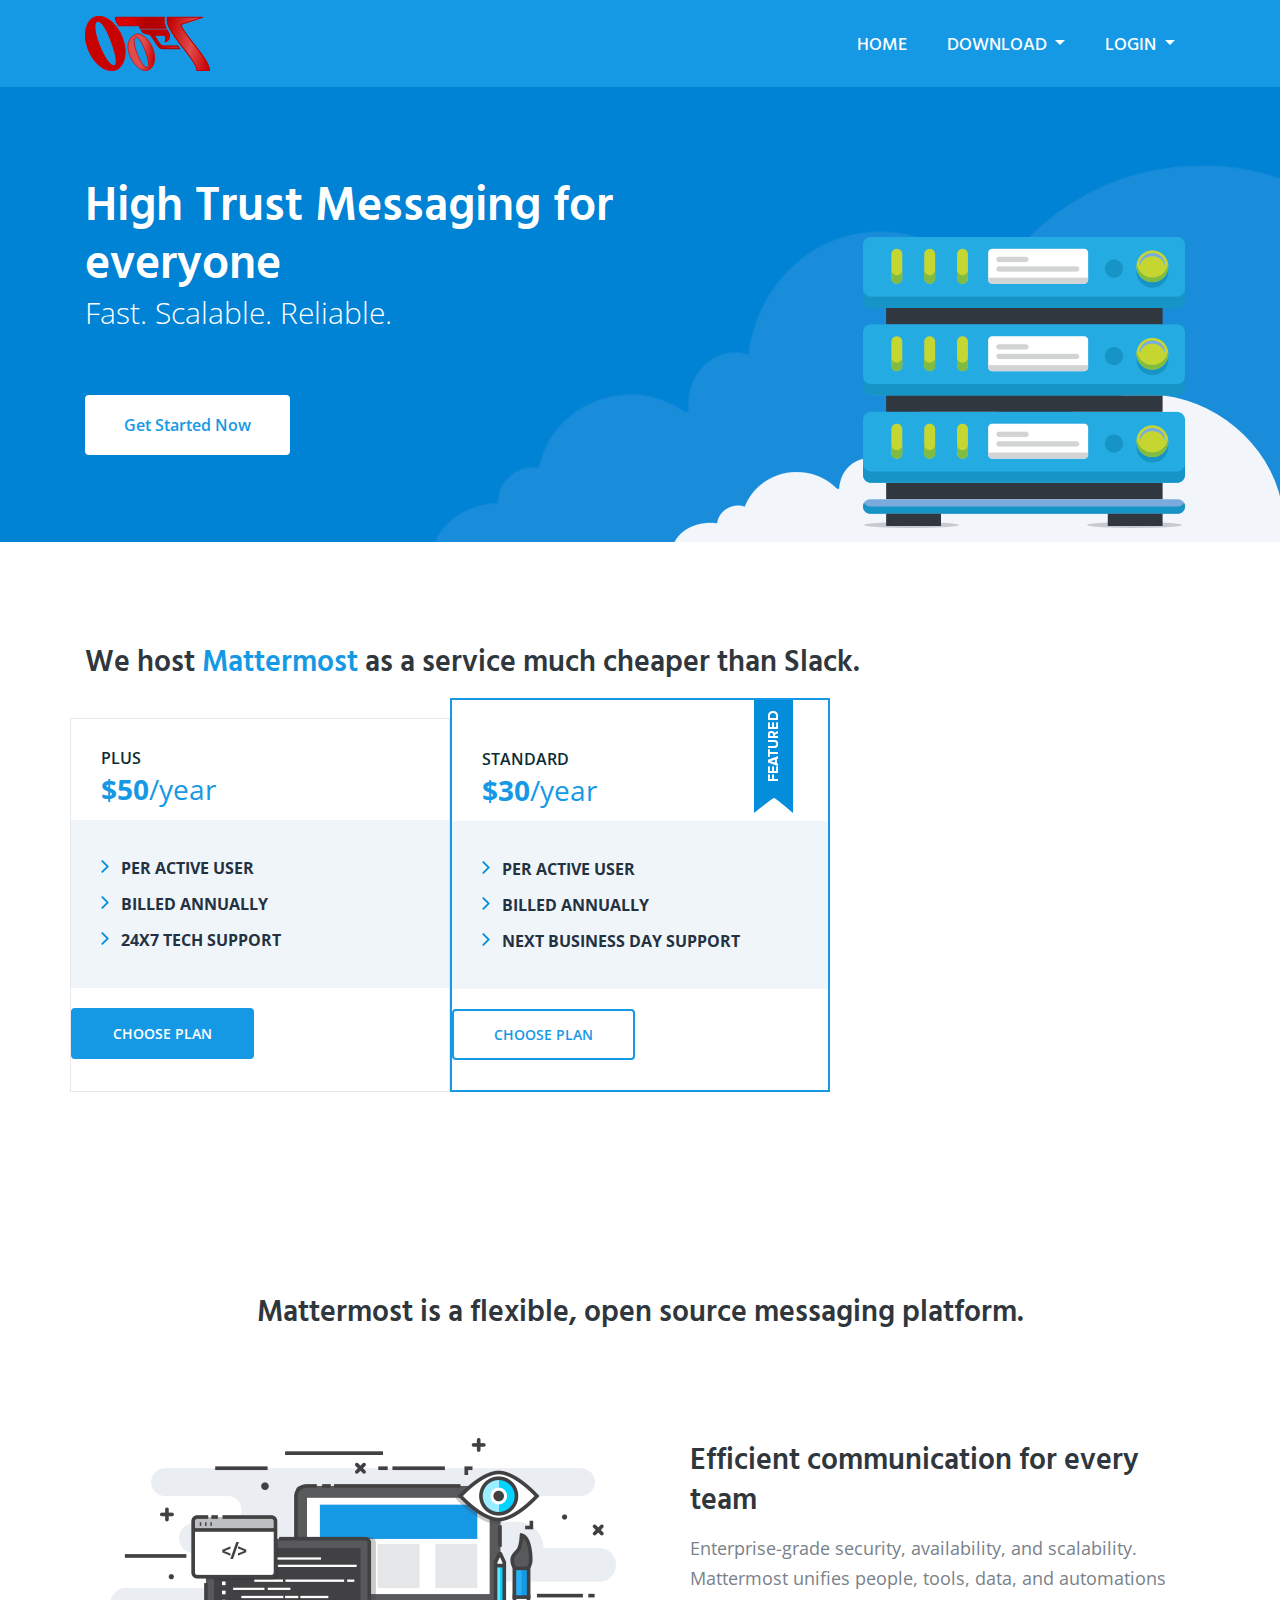
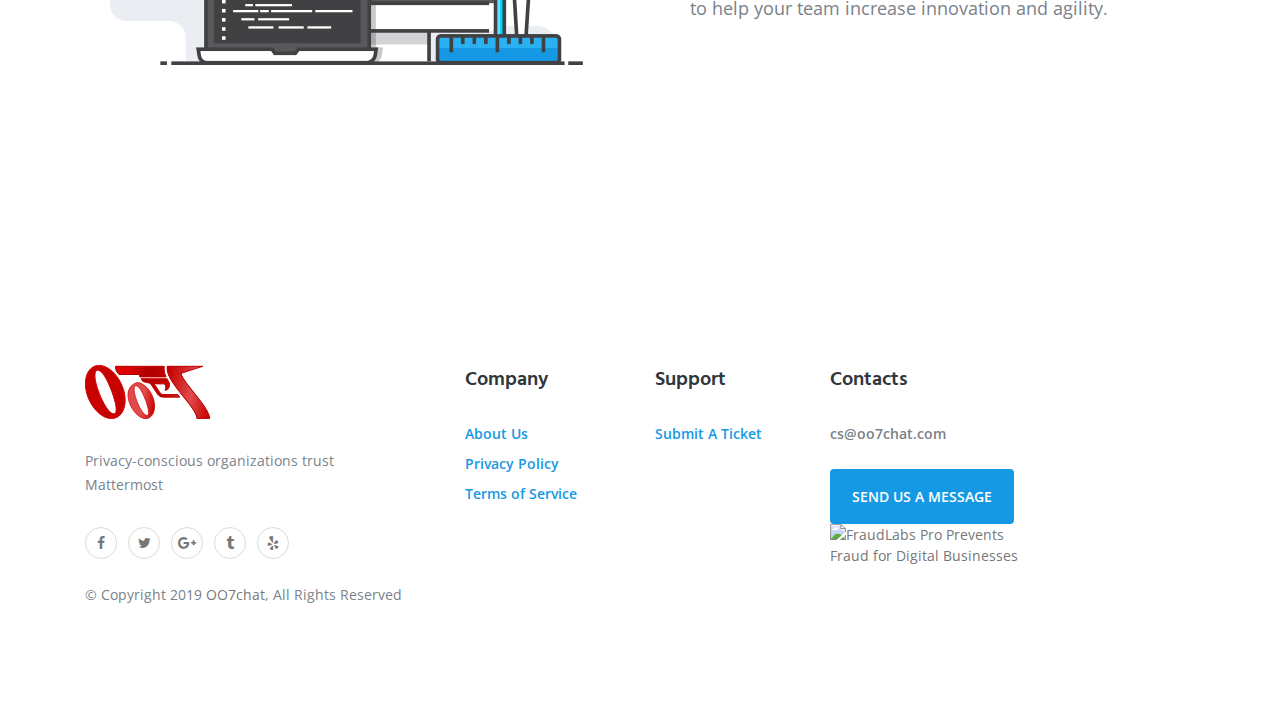
==== commit 513ddace: "Update index.html" ====
--- a/index.html
+++ b/index.html
@@ -176,7 +176,10 @@
                     <h4 class="font_size_20 font_weight_600 line_height_24 color_2f373d hind_font margin_bottom_30">Contacts</h4>
                     <a href="Mailto:cs@oo7chat.com" class="font_size_14 font_weight_600 color_7a828a line_height_30 get_info">cs@oo7chat.com</a>
                     <a href="#" class="btn_send_message">Send us a message</a>
-                </div>
+                 <a href="https://www.fraudlabspro.com/?ref=17647#secured-seal-2" target="_blank"/>
+                                            <img style="border:none;" alt="FraudLabs Pro Prevents Fraud for Digital Businesses" src="//www.fraudlabspro.com/images/secured-seals/seal2.png?ref=17647">
+                                        </a>
+		    </div>
             </div>
         </div>
     </section>
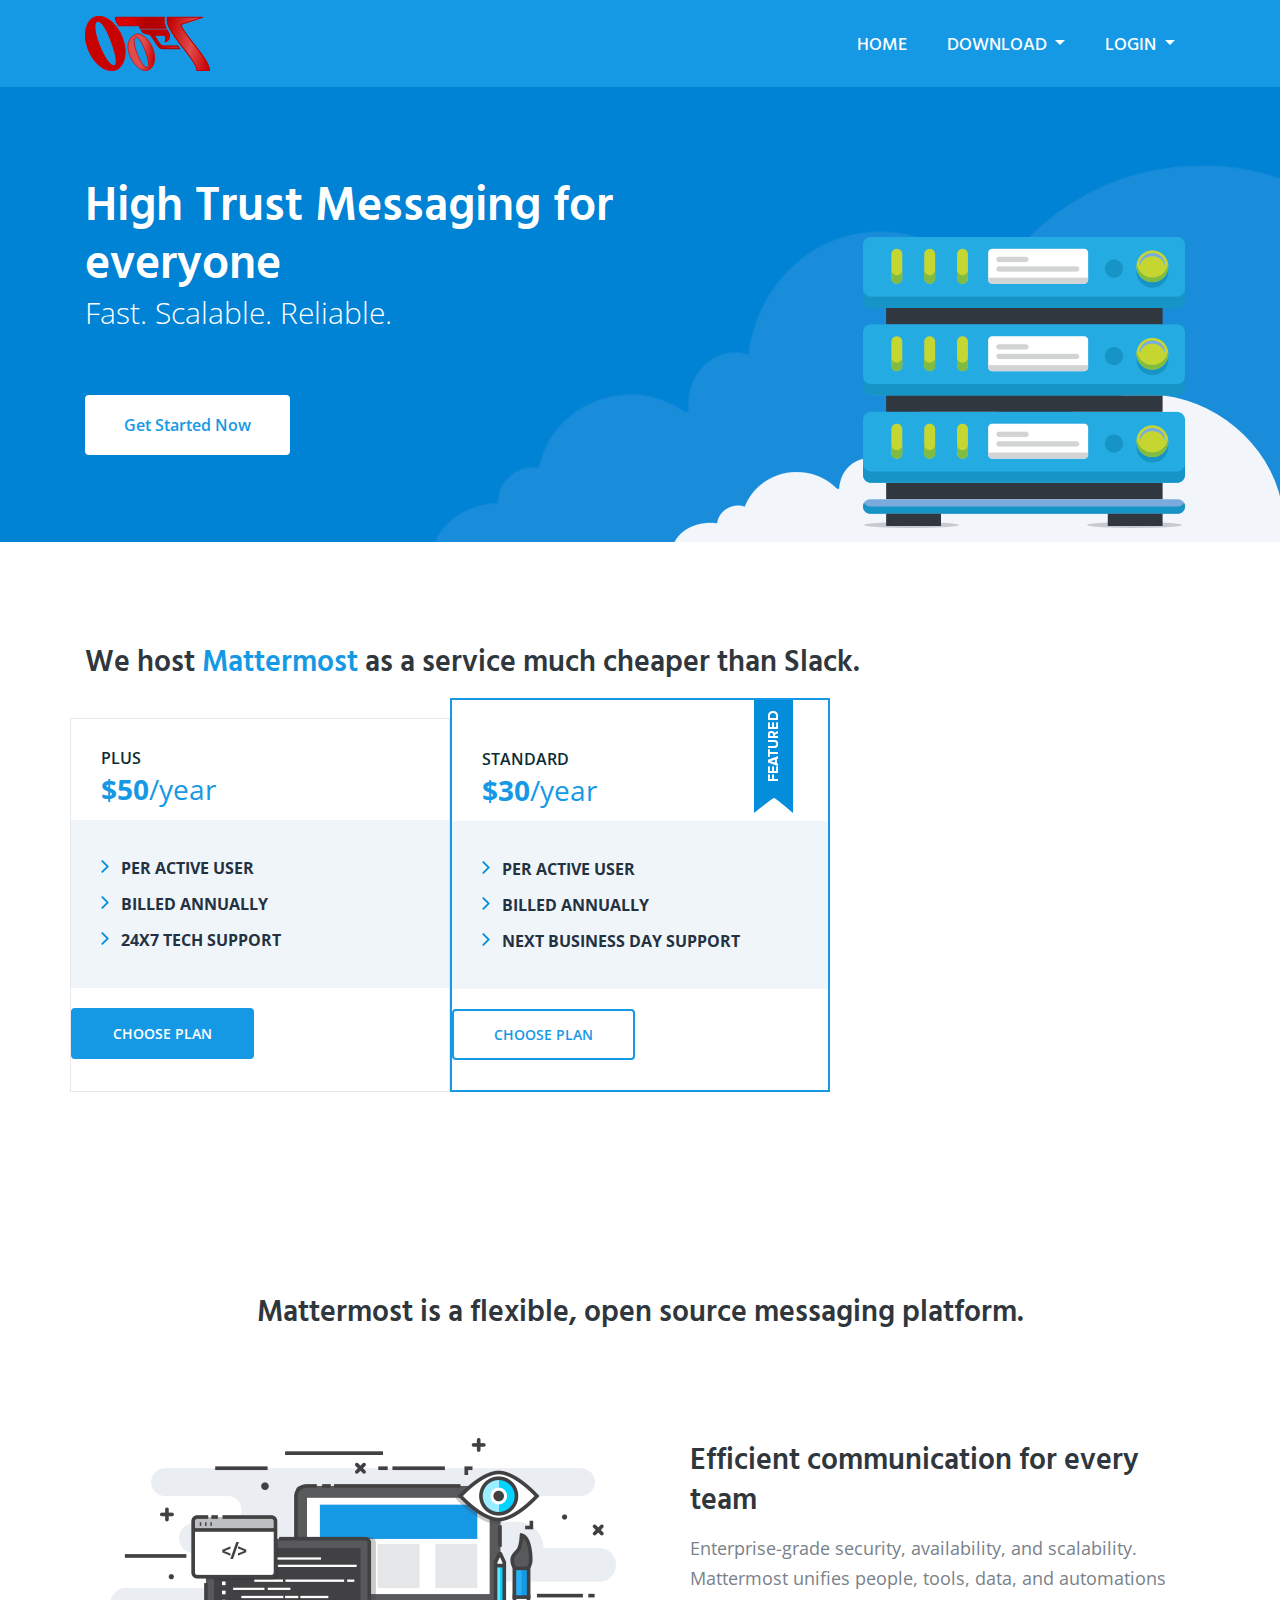
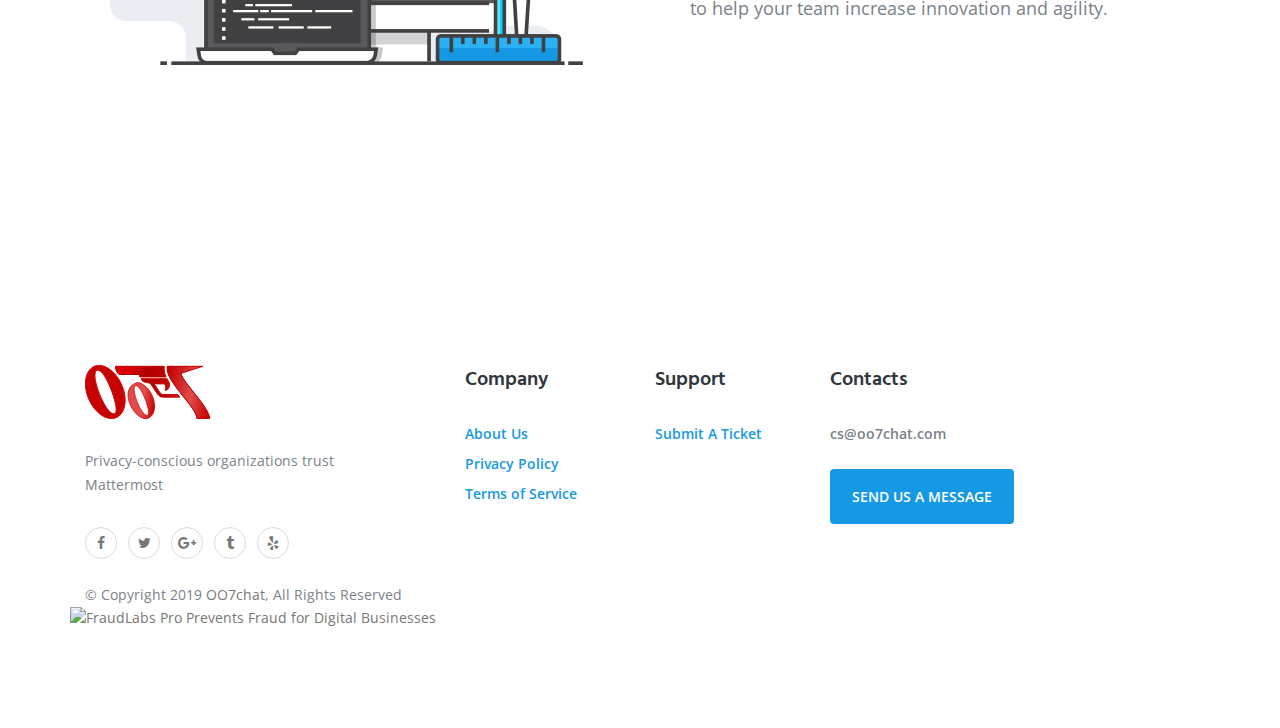
==== commit a64f8871: "Update index.html" ====
--- a/index.html
+++ b/index.html
@@ -176,10 +176,11 @@
                     <h4 class="font_size_20 font_weight_600 line_height_24 color_2f373d hind_font margin_bottom_30">Contacts</h4>
                     <a href="Mailto:cs@oo7chat.com" class="font_size_14 font_weight_600 color_7a828a line_height_30 get_info">cs@oo7chat.com</a>
                     <a href="#" class="btn_send_message">Send us a message</a>
-                 <a href="https://www.fraudlabspro.com/?ref=17647#secured-seal-2" target="_blank"/>
+		    </div>
+		   <a href="https://www.fraudlabspro.com/?ref=17647#secured-seal-2" target="_blank"/>
                                             <img style="border:none;" alt="FraudLabs Pro Prevents Fraud for Digital Businesses" src="//www.fraudlabspro.com/images/secured-seals/seal2.png?ref=17647">
                                         </a>
-		    </div>
+		
             </div>
         </div>
     </section>
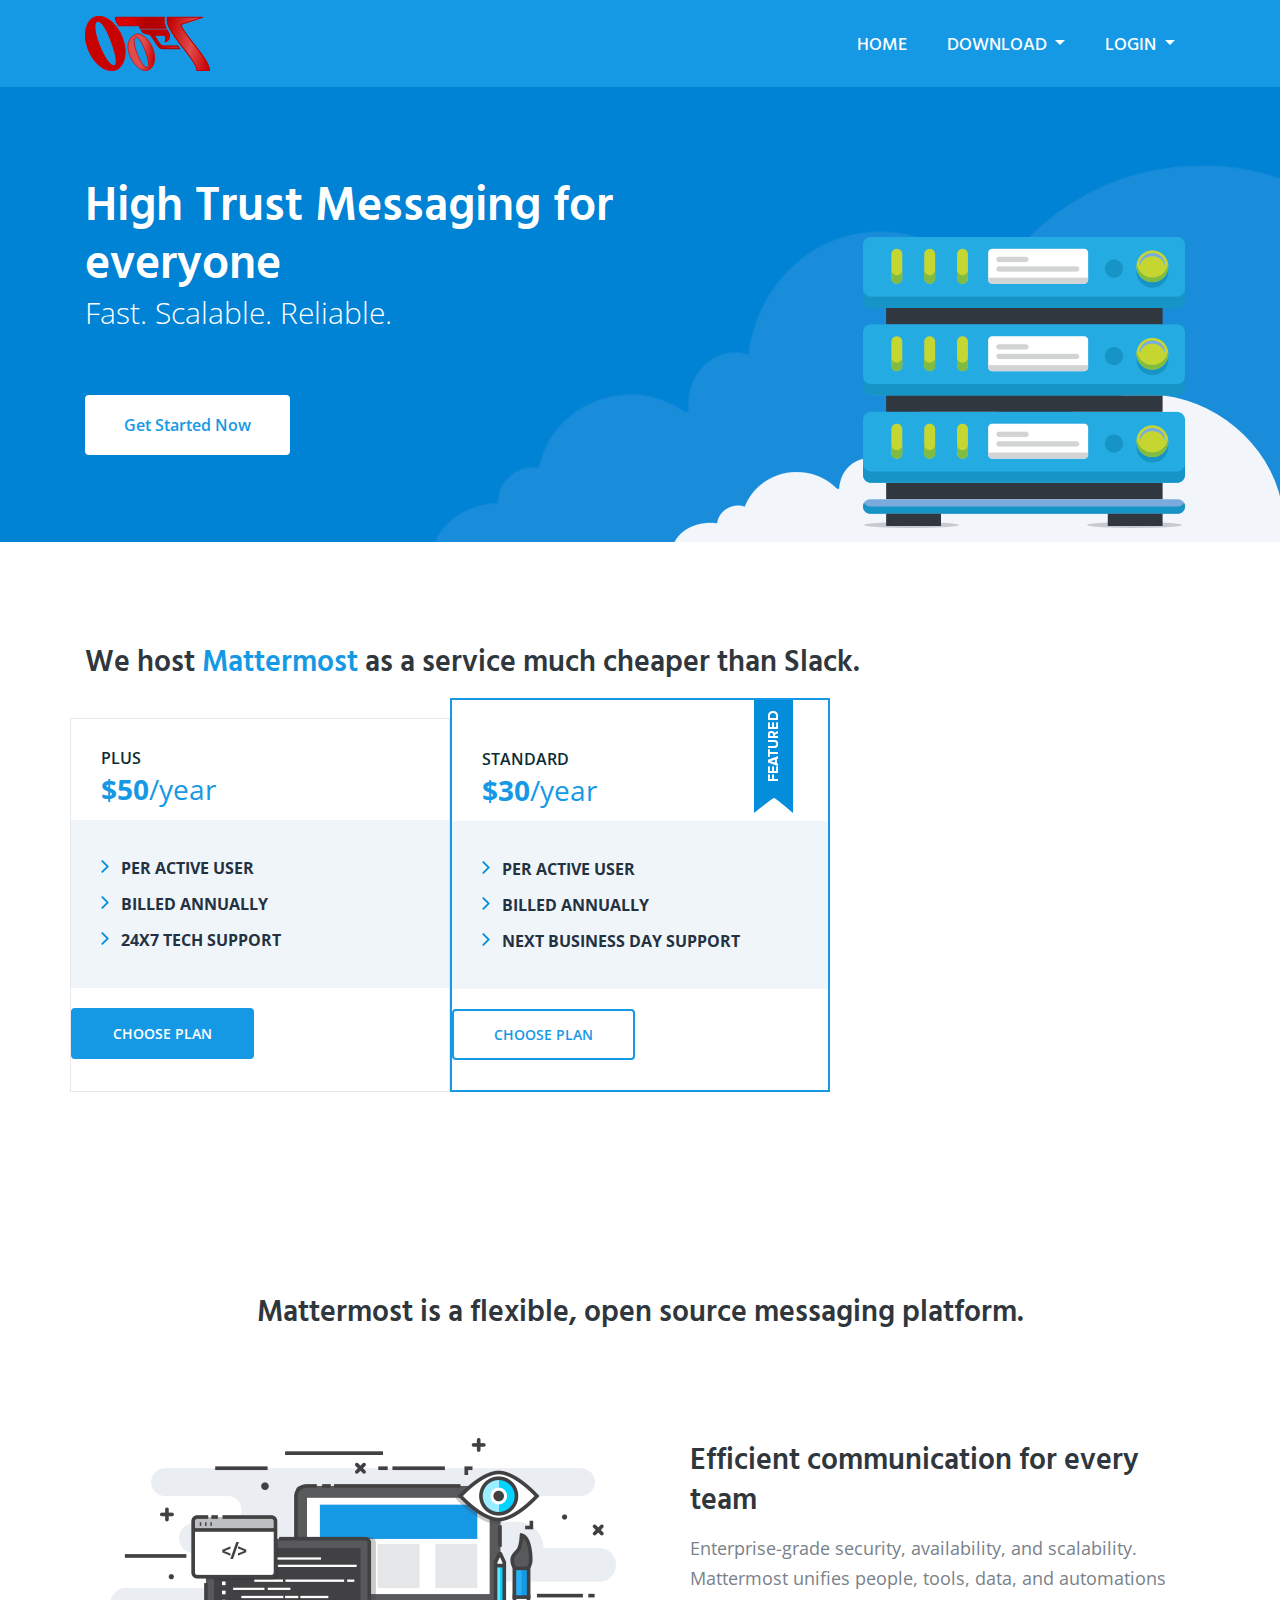
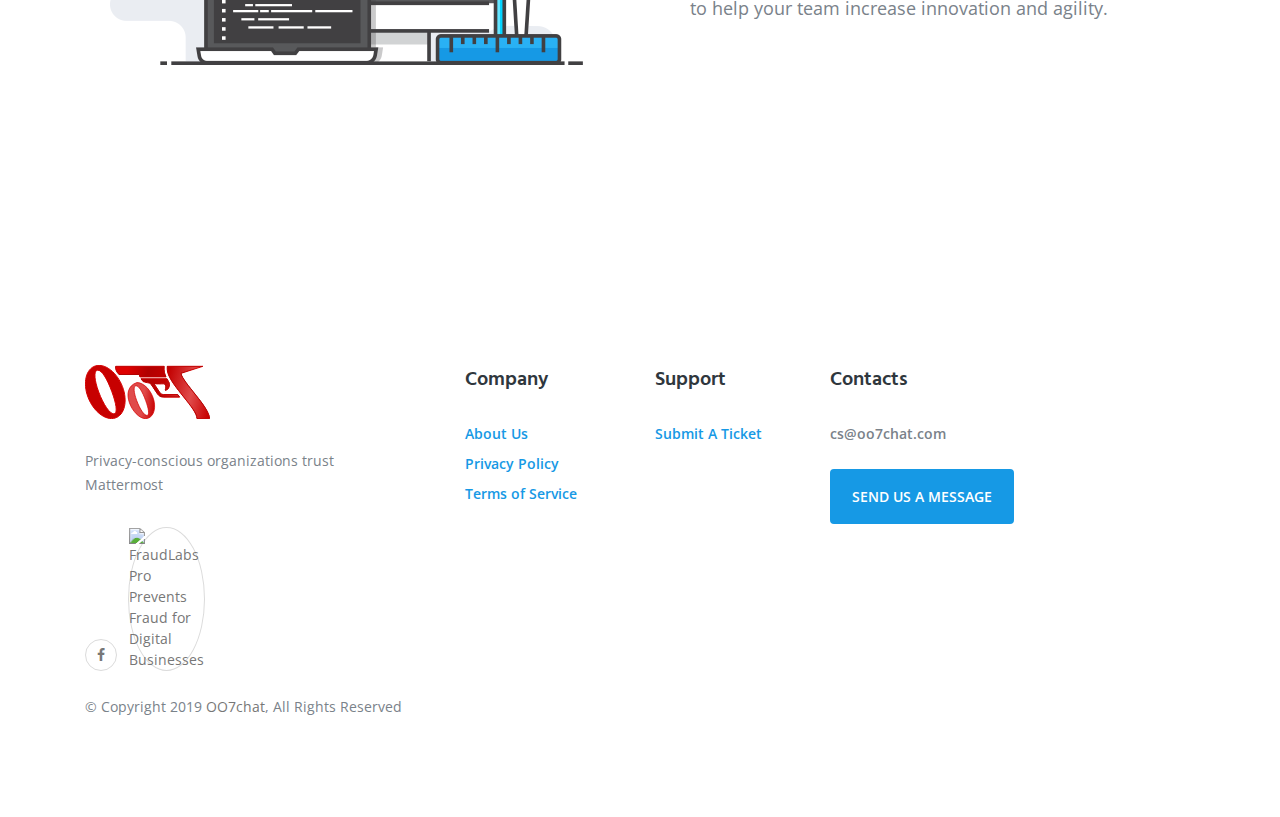
==== commit b594145f: "Update index.html" ====
--- a/index.html
+++ b/index.html
@@ -145,10 +145,10 @@
                     </p>
                     <ul class="footer_social_links list-inline">
                         <li><a href="#"><i class="fa fa-facebook"></i></a></li>
-                        <li><a href="#"><i class="fa fa-twitter"></i></a></li>
-                        <li><a href="#"><i class="fa fa-google-plus"></i></a></li>
-                        <li><a href="#"><i class="fa fa-tumblr"></i></a></li>
-                        <li><a href="#"><i class="fa fa-yelp"></i></a></li>
+                        <li>   <a href="https://www.fraudlabspro.com/?ref=17647#secured-seal-2" target="_blank"/>
+                                            <img style="border:none;" alt="FraudLabs Pro Prevents Fraud for Digital Businesses" src="//www.fraudlabspro.com/images/secured-seals/seal2.png?ref=17647">
+                                        </a></li>
+                  
                     </ul>
                     <div class="margin_top_20">
                         © Copyright 2019 <a href="#">OO7chat</a>,  All Rights Reserved
@@ -177,10 +177,6 @@
                     <a href="Mailto:cs@oo7chat.com" class="font_size_14 font_weight_600 color_7a828a line_height_30 get_info">cs@oo7chat.com</a>
                     <a href="#" class="btn_send_message">Send us a message</a>
 		    </div>
-		   <a href="https://www.fraudlabspro.com/?ref=17647#secured-seal-2" target="_blank"/>
-                                            <img style="border:none;" alt="FraudLabs Pro Prevents Fraud for Digital Businesses" src="//www.fraudlabspro.com/images/secured-seals/seal2.png?ref=17647">
-                                        </a>
-		
             </div>
         </div>
     </section>
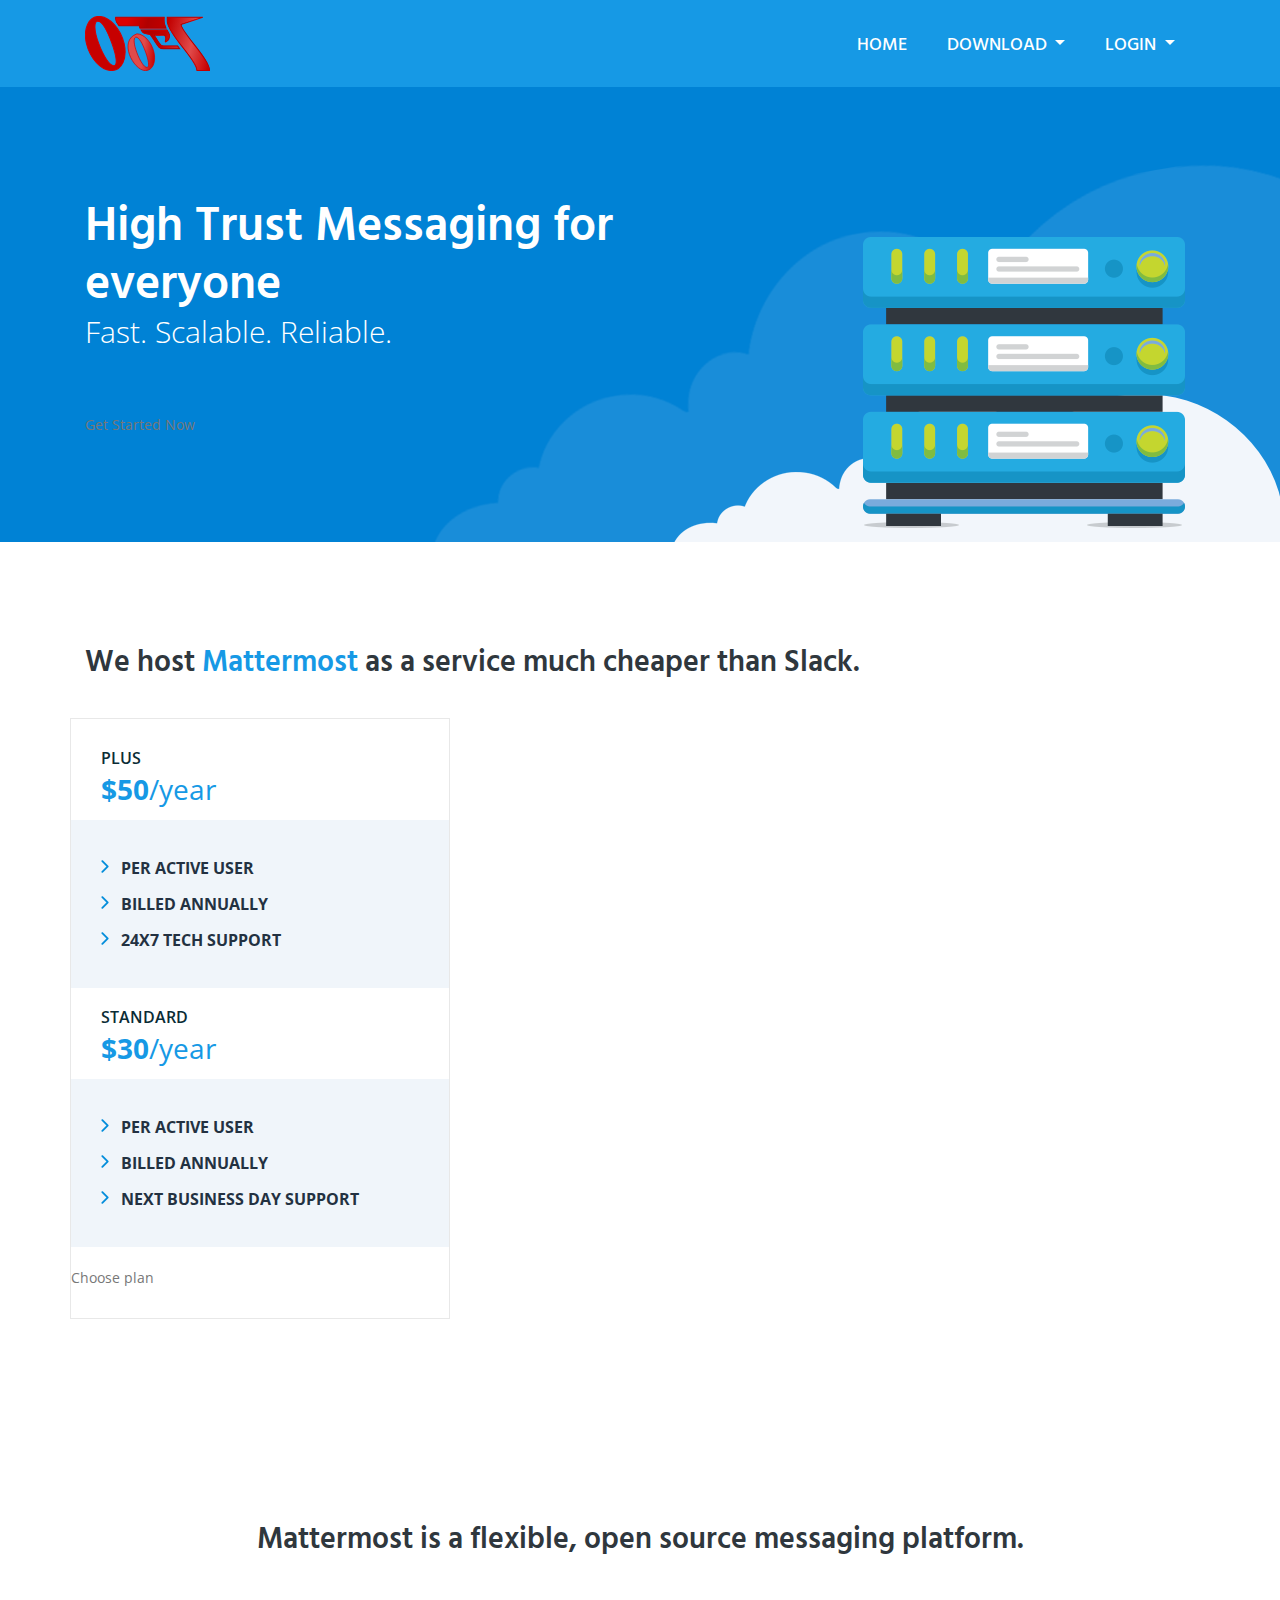
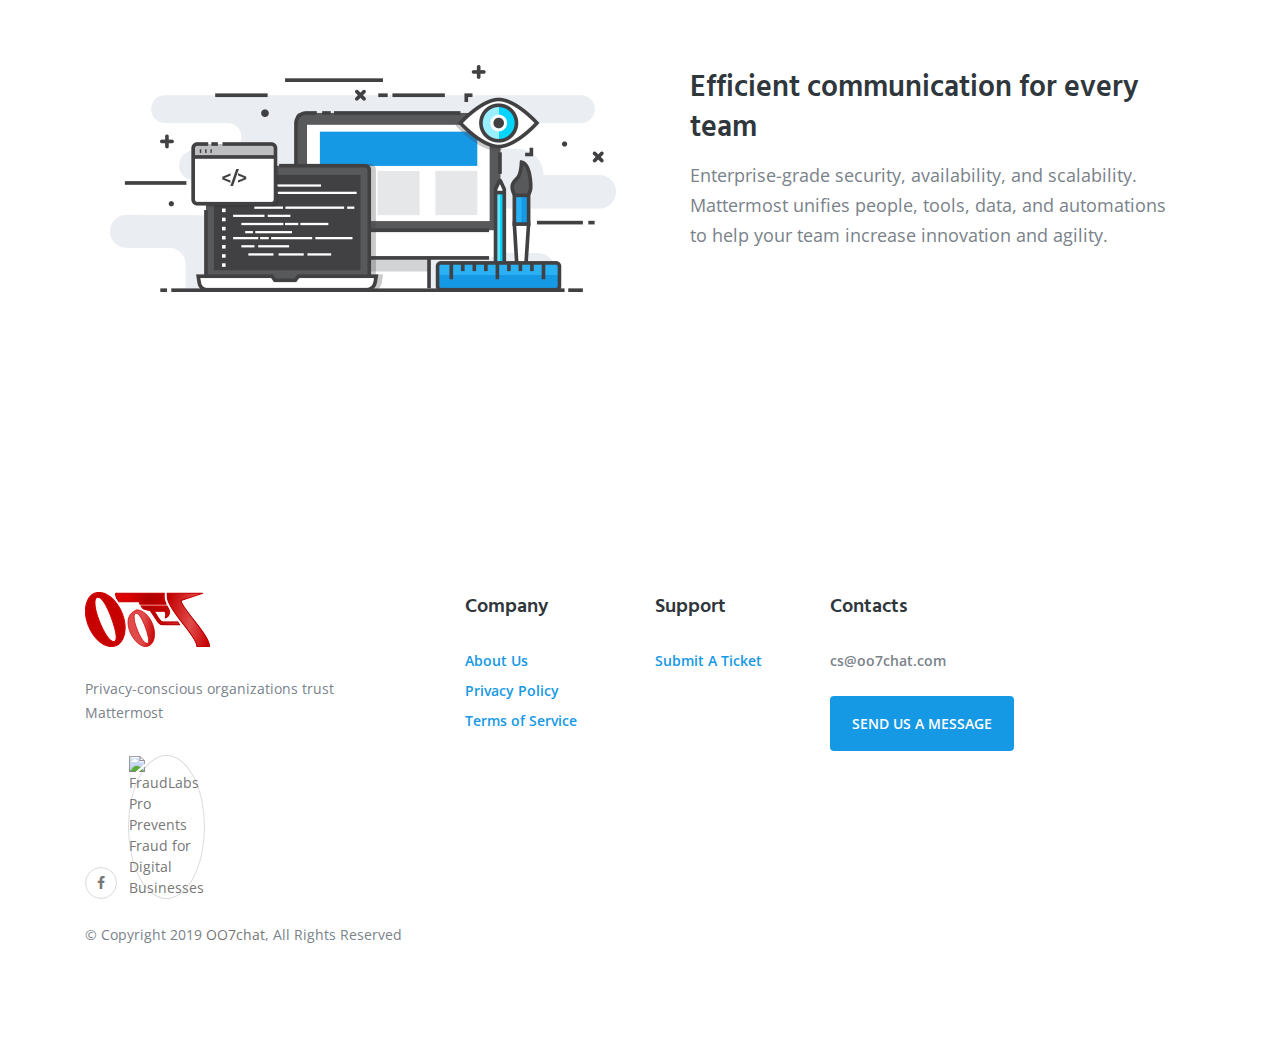
==== commit c9d14b72: "Update index.html" ====
--- a/index.html
+++ b/index.html
@@ -67,7 +67,7 @@
                     <div class="col-xl-7 col-lg-6 col-md-6 color_fff float-left no_padding">
                         <h1 class="hind_font font_size_48 font_weight_600">High Trust Messaging for everyone</h1>
                         <p class="font_size_30 font_weight_300 margin_bottom_60">Fast. Scalable. Reliable.</p>
-                        <a href="//akdesigner.com/whmcs-templates/cart.php?systpl=hostiko-layout8&carttpl=hostiko" class="btn_banner01">Get Started Now</a>
+                        <a href="https://console.oo7chat.com/cart.php?gid=2">Get Started Now</a>
                     </div>
                  
                     </div>
@@ -91,7 +91,7 @@
                             <li><strong>billed annually</strong></li>
                             <li><strong>24x7 tech support</strong></li>
                         </ul>
-                        <a href="https://console.oo7chat.com/cart.php?a=add&pid=5" class="btn_hosting_plan">Choose plan</a>
+                        <a href="https://console.oo7chat.com/cart.php?a=add&pid=6>Choose plan</a>
                     </div>
                 </div>
                 <div class="col-xl-4 col-lg-4 col-md-4 outer_hosting_plan_box active">
@@ -105,7 +105,7 @@
                             <li><strong>billed annually</strong></li>
                             <li><strong>Next business day support</strong></li>
                         </ul>
-                        <a href="vps_hosting.html" class="btn_hosting_plan">Choose plan</a>
+                        <a href="https://console.oo7chat.com/cart.php?a=add&pid=5">Choose plan</a>
                     </div>
                 </div>
             </div>
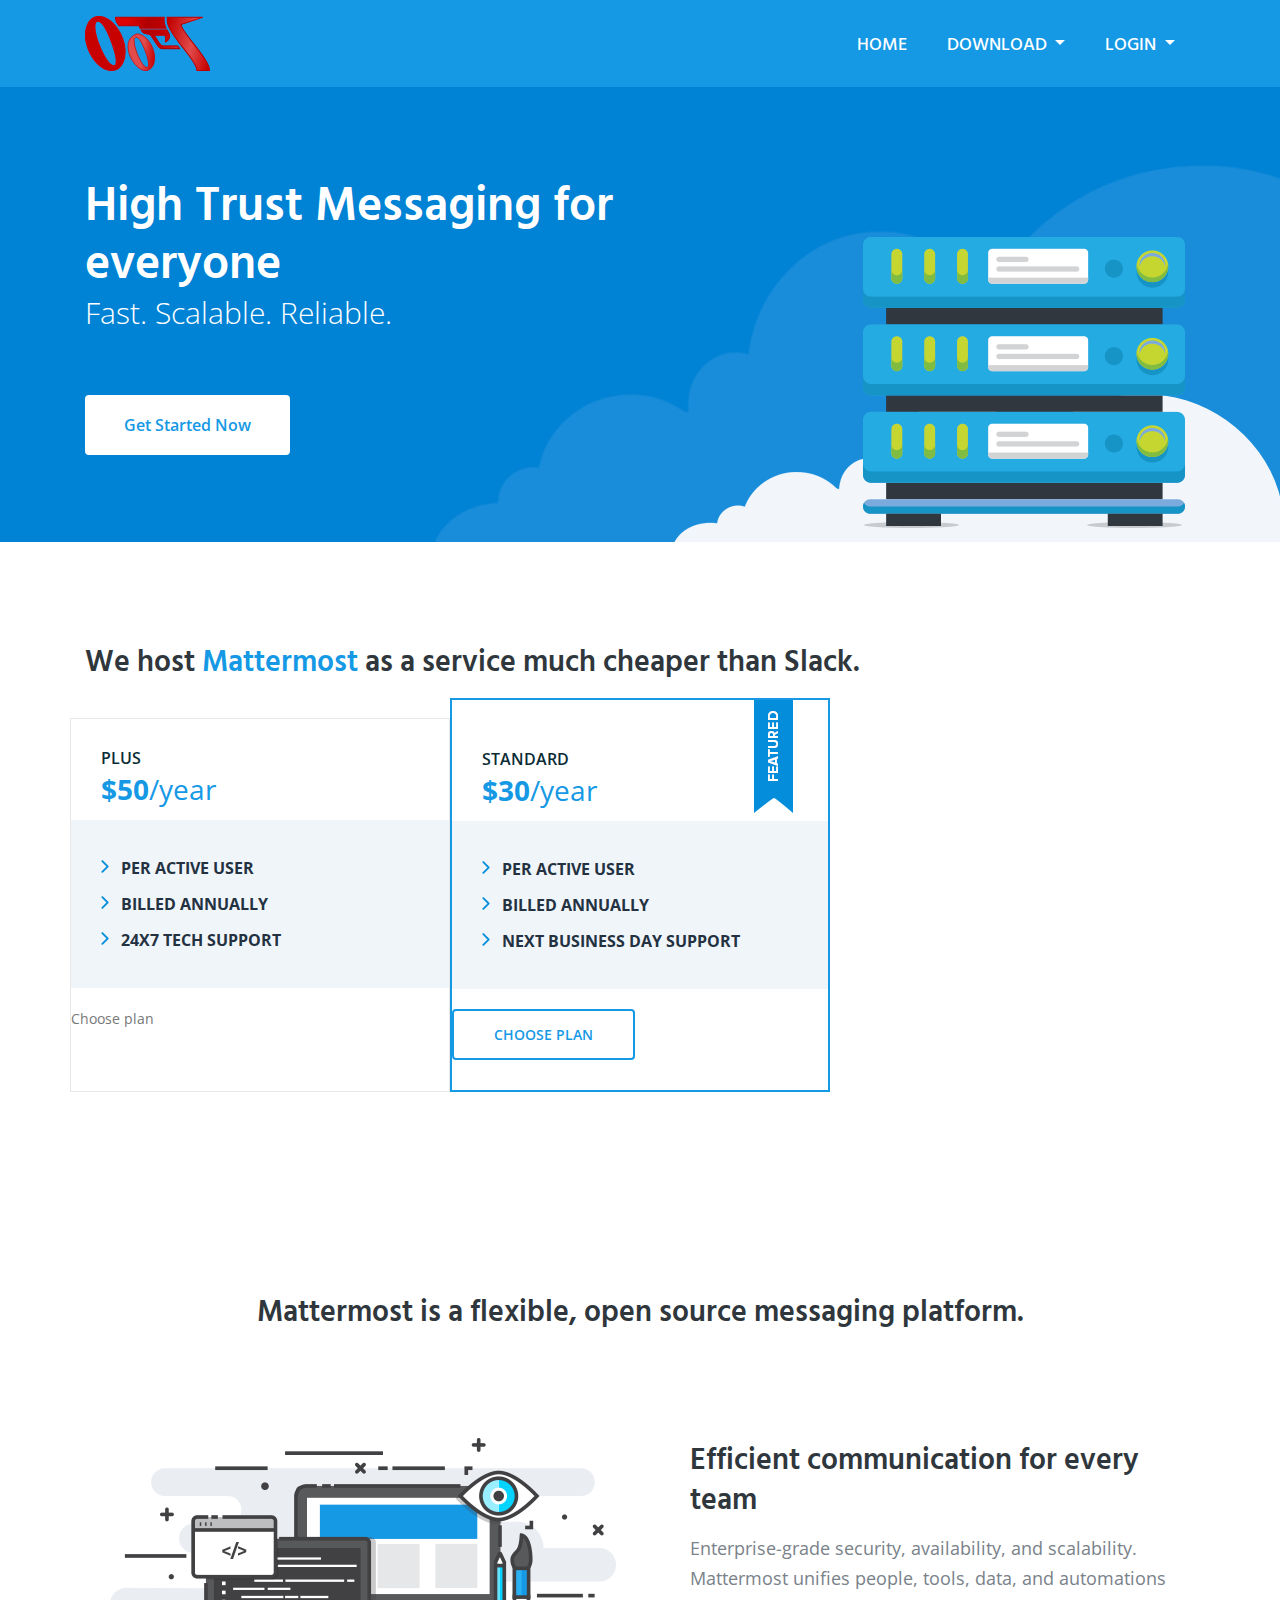
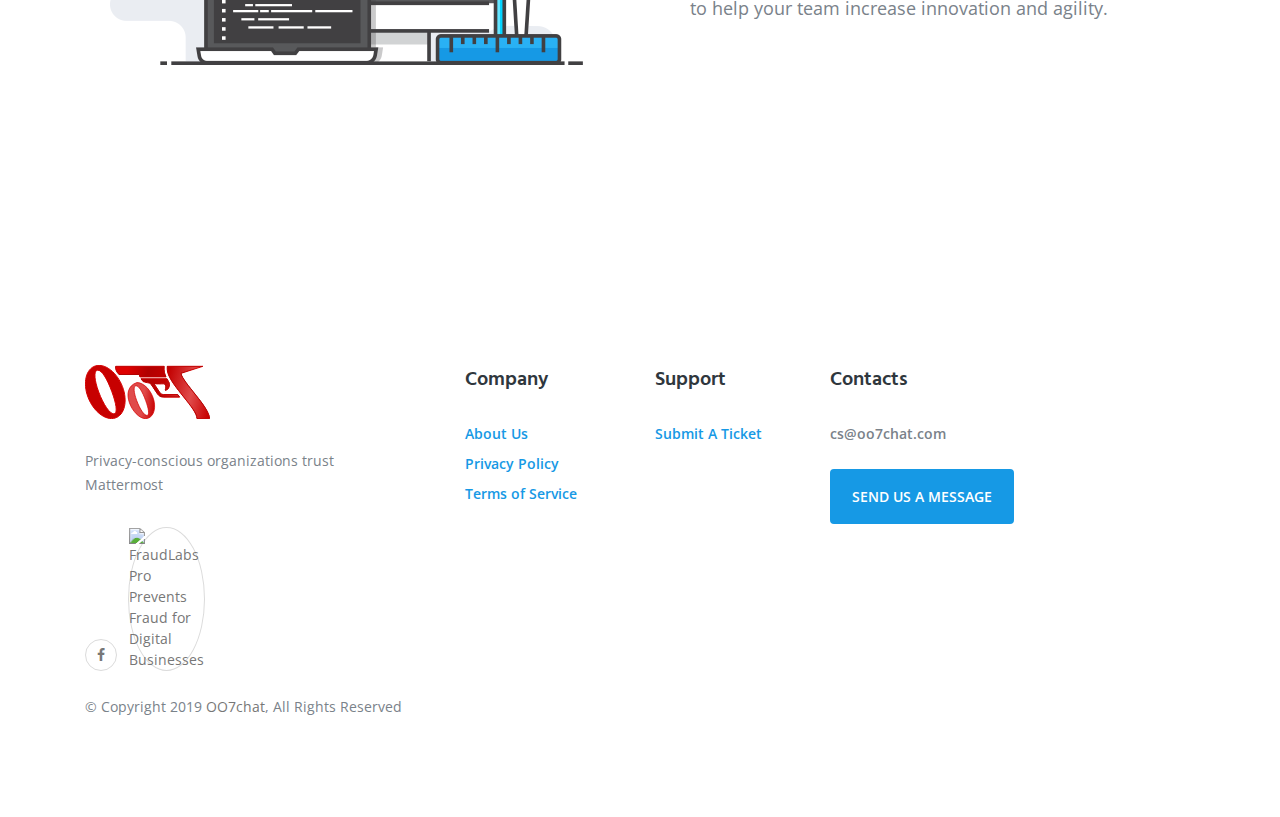
==== commit 0097b631: "Update index.html" ====
--- a/index.html
+++ b/index.html
@@ -67,7 +67,7 @@
                     <div class="col-xl-7 col-lg-6 col-md-6 color_fff float-left no_padding">
                         <h1 class="hind_font font_size_48 font_weight_600">High Trust Messaging for everyone</h1>
                         <p class="font_size_30 font_weight_300 margin_bottom_60">Fast. Scalable. Reliable.</p>
-                        <a href="https://console.oo7chat.com/cart.php?gid=2">Get Started Now</a>
+                        <a href="https://console.oo7chat.com/cart.php?gid=2" class="btn_banner01">Get Started Now</a>
                     </div>
                  
                     </div>
@@ -91,7 +91,7 @@
                             <li><strong>billed annually</strong></li>
                             <li><strong>24x7 tech support</strong></li>
                         </ul>
-                        <a href="https://console.oo7chat.com/cart.php?a=add&pid=6>Choose plan</a>
+                        <a href="https://console.oo7chat.com/cart.php?a=add&pid=6 class="btn_hosting_plan">Choose plan</a>
                     </div>
                 </div>
                 <div class="col-xl-4 col-lg-4 col-md-4 outer_hosting_plan_box active">
@@ -105,7 +105,7 @@
                             <li><strong>billed annually</strong></li>
                             <li><strong>Next business day support</strong></li>
                         </ul>
-                        <a href="https://console.oo7chat.com/cart.php?a=add&pid=5">Choose plan</a>
+                        <a href="https://console.oo7chat.com/cart.php?a=add&pid=5" class="btn_hosting_plan">Choose plan</a>
                     </div>
                 </div>
             </div>
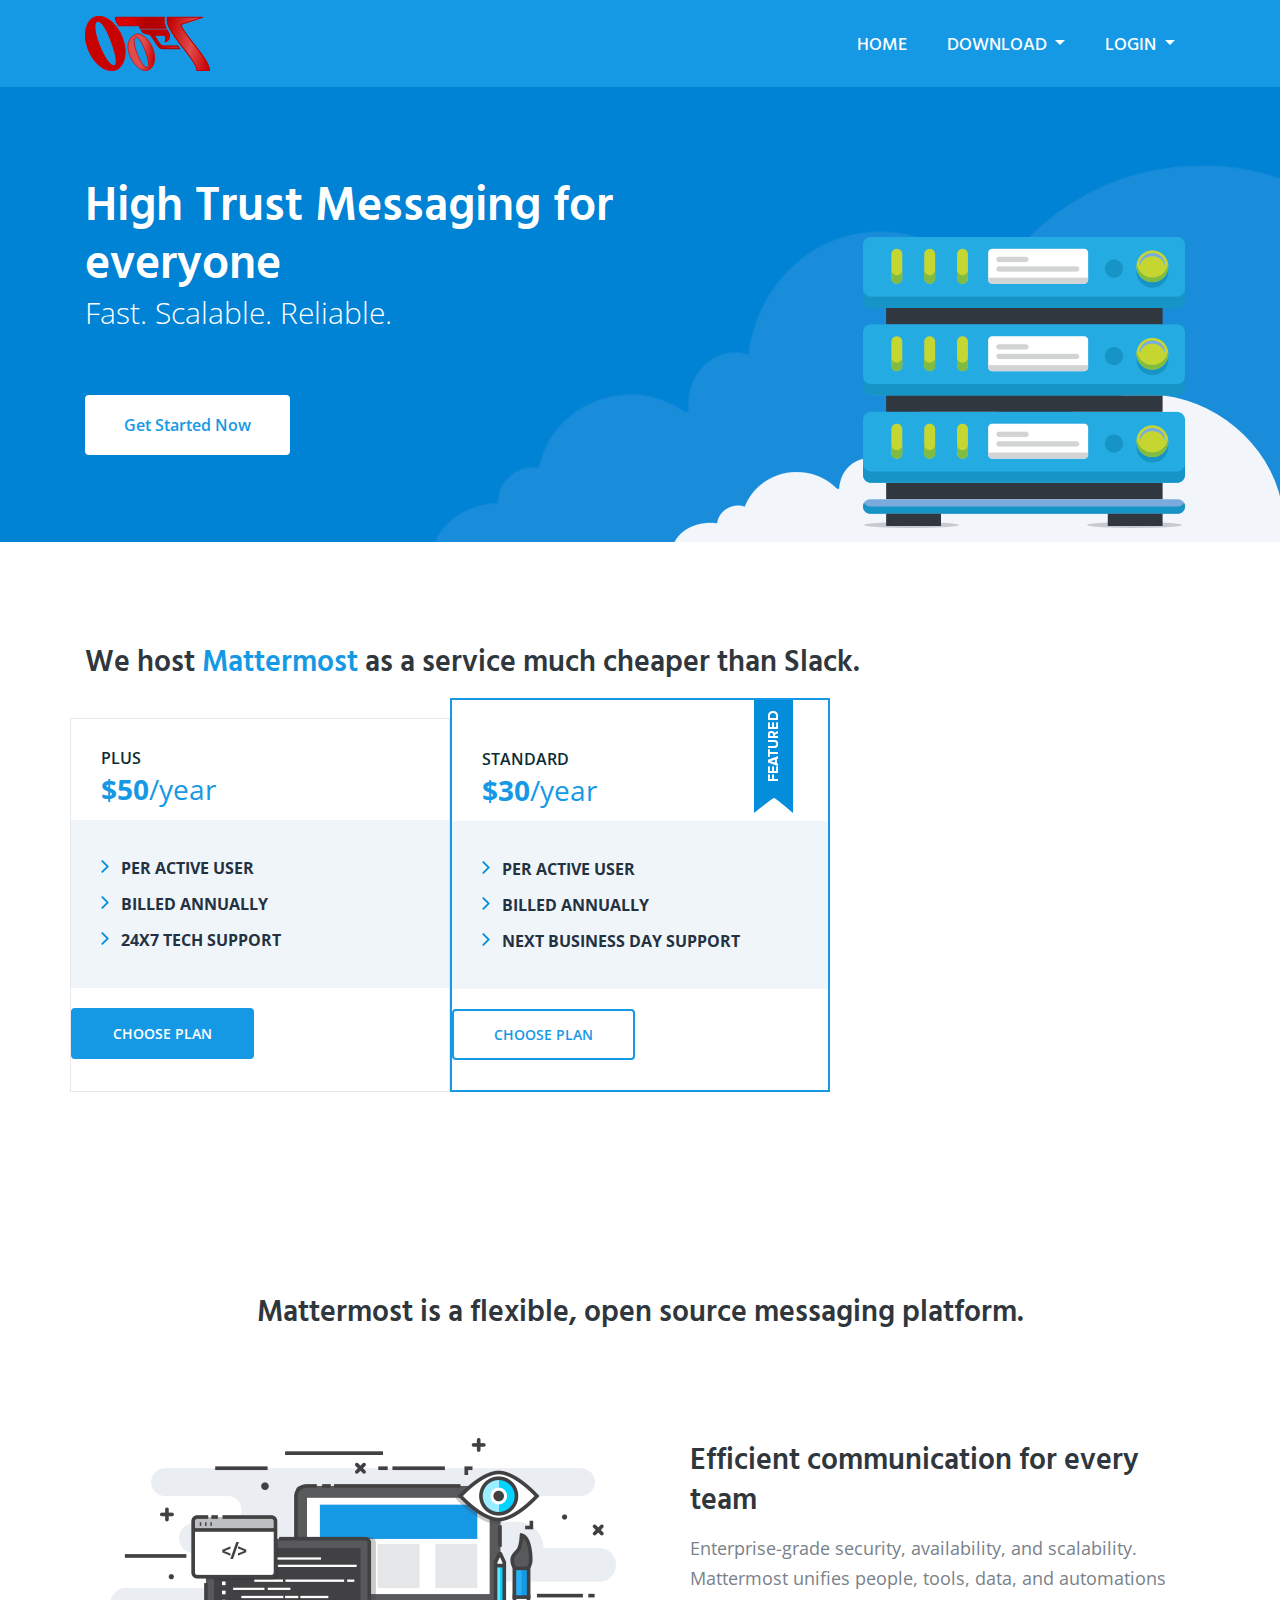
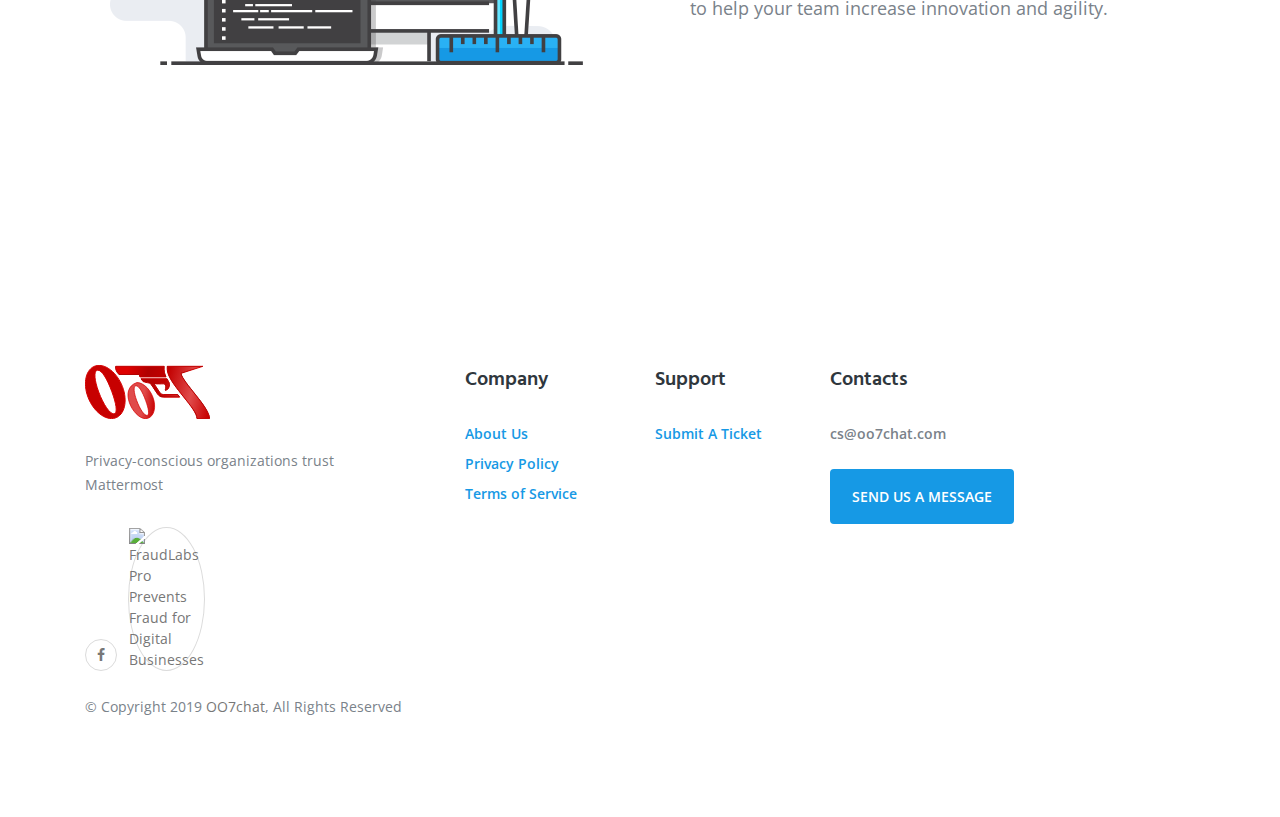
==== commit bd91c0d3: "Update index.html" ====
--- a/index.html
+++ b/index.html
@@ -91,7 +91,7 @@
                             <li><strong>billed annually</strong></li>
                             <li><strong>24x7 tech support</strong></li>
                         </ul>
-                        <a href="https://console.oo7chat.com/cart.php?a=add&pid=6 class="btn_hosting_plan">Choose plan</a>
+                        <a href="https://console.oo7chat.com/cart.php?a=add&pid=6" class="btn_hosting_plan">Choose plan</a>
                     </div>
                 </div>
                 <div class="col-xl-4 col-lg-4 col-md-4 outer_hosting_plan_box active">
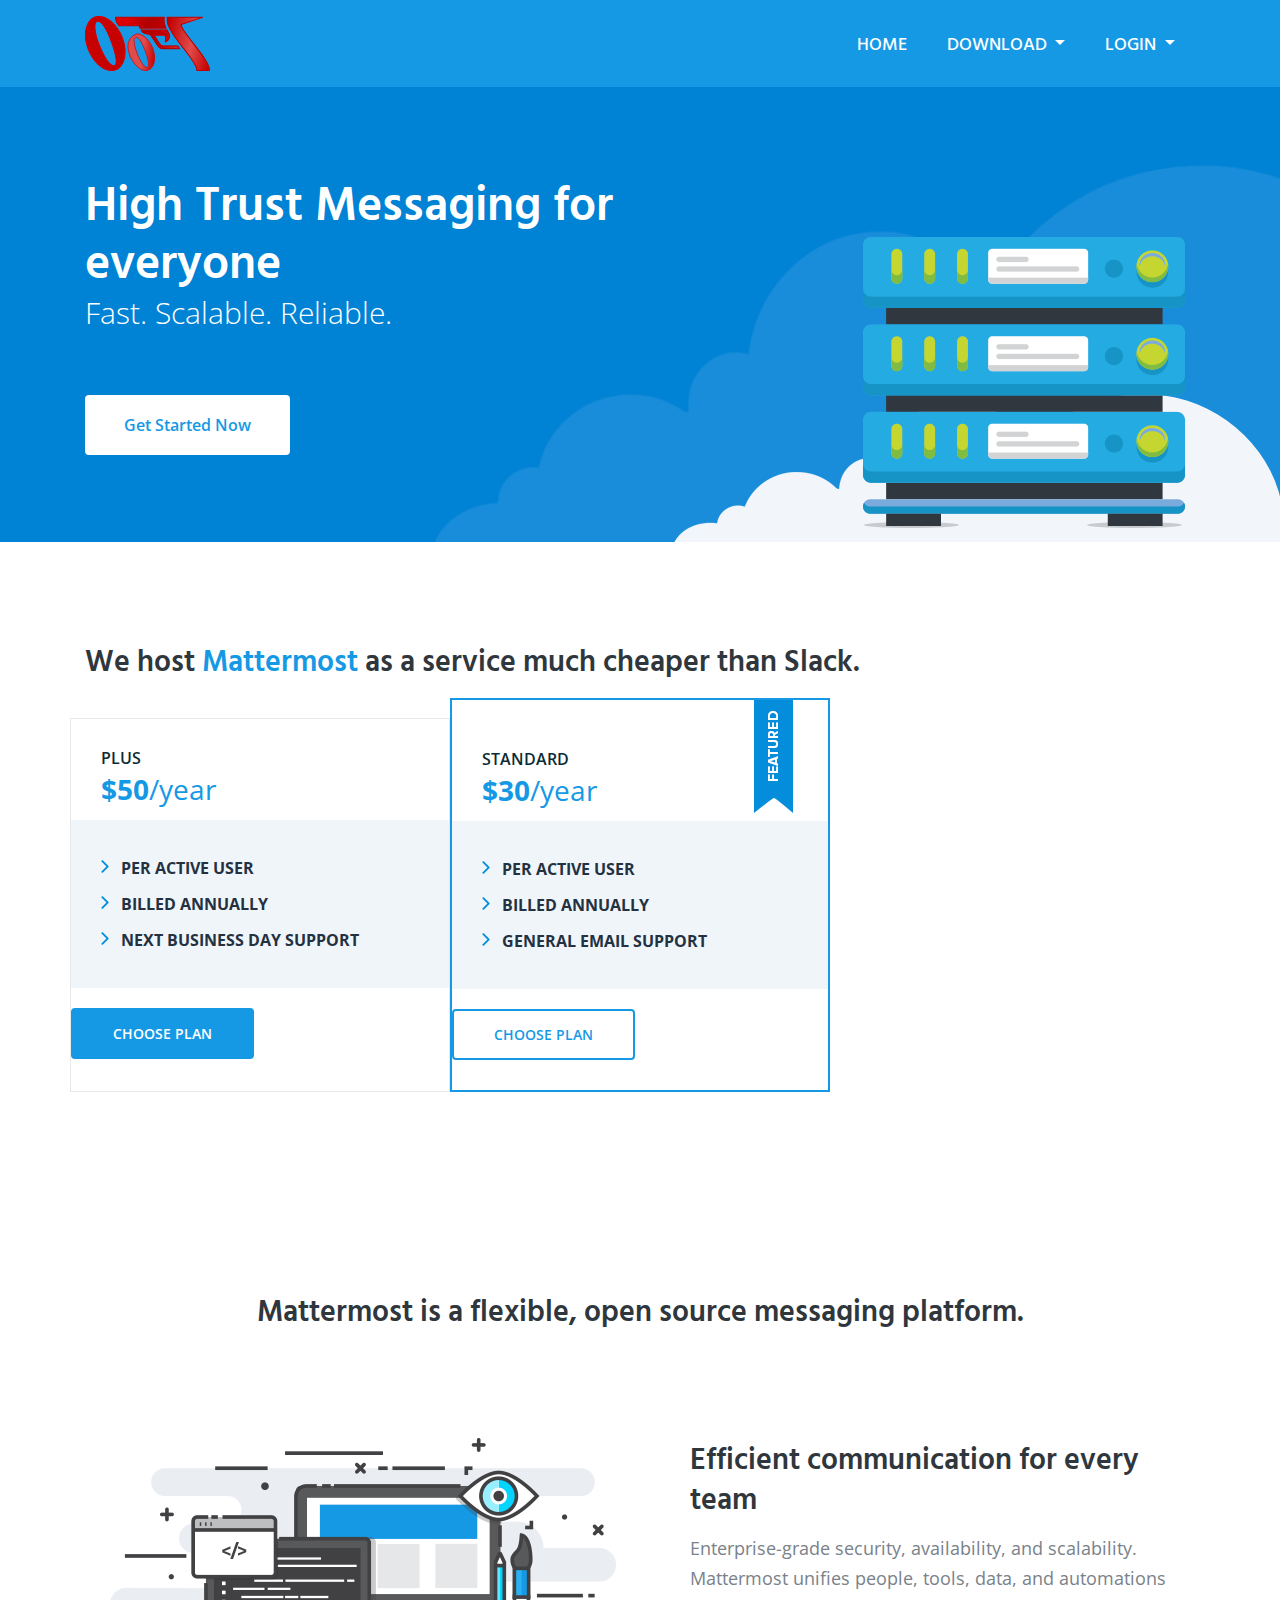
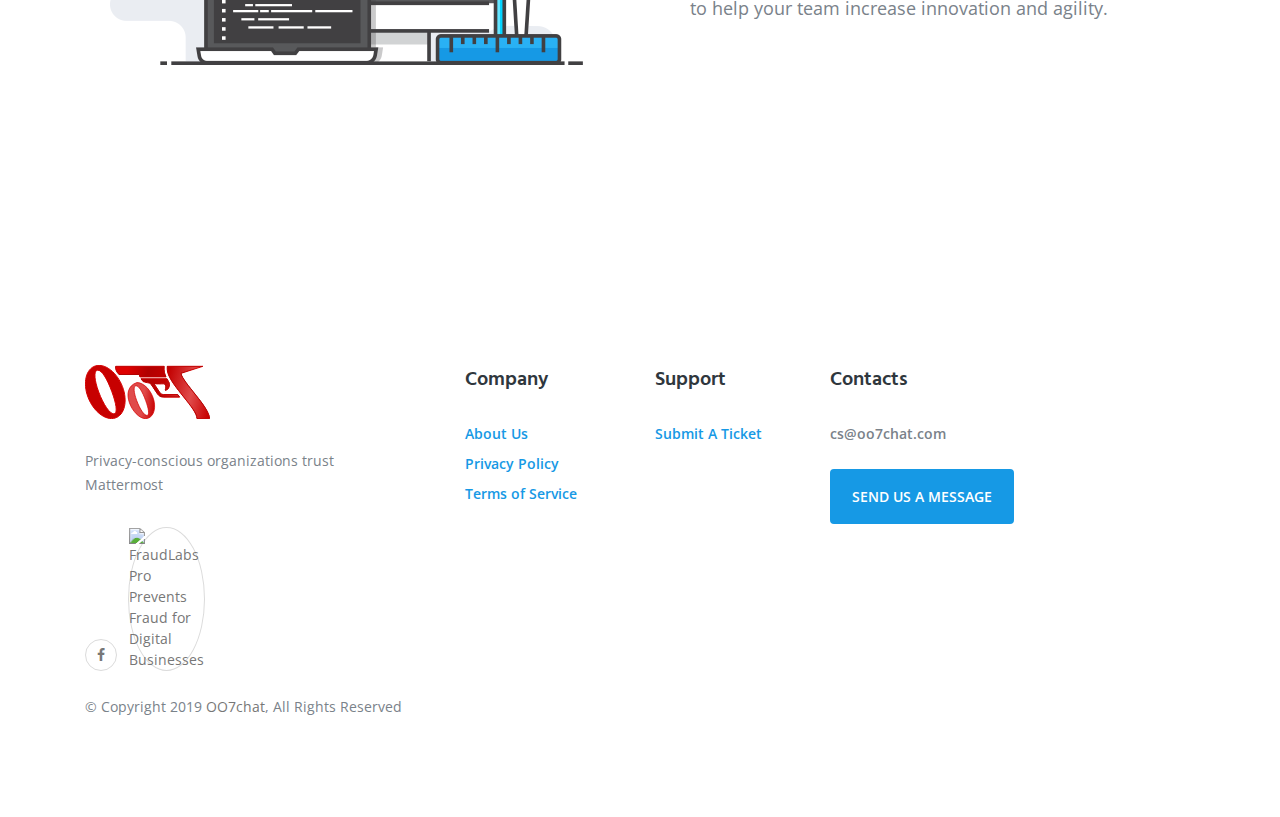
==== commit a70253b5: "Update index.html" ====
--- a/index.html
+++ b/index.html
@@ -89,7 +89,7 @@
                         <ul class="hosting_plan_list text-left">
                             <li><strong>Per active user</strong></li>
                             <li><strong>billed annually</strong></li>
-                            <li><strong>24x7 tech support</strong></li>
+                            <li><strong>Next business day support</strong></li>
                         </ul>
                         <a href="https://console.oo7chat.com/cart.php?a=add&pid=6" class="btn_hosting_plan">Choose plan</a>
                     </div>
@@ -103,7 +103,7 @@
                         <ul class="hosting_plan_list text-left">
                             <li><strong>Per active user</strong> </li>
                             <li><strong>billed annually</strong></li>
-                            <li><strong>Next business day support</strong></li>
+                            <li><strong>General email support</strong></li>
                         </ul>
                         <a href="https://console.oo7chat.com/cart.php?a=add&pid=5" class="btn_hosting_plan">Choose plan</a>
                     </div>
